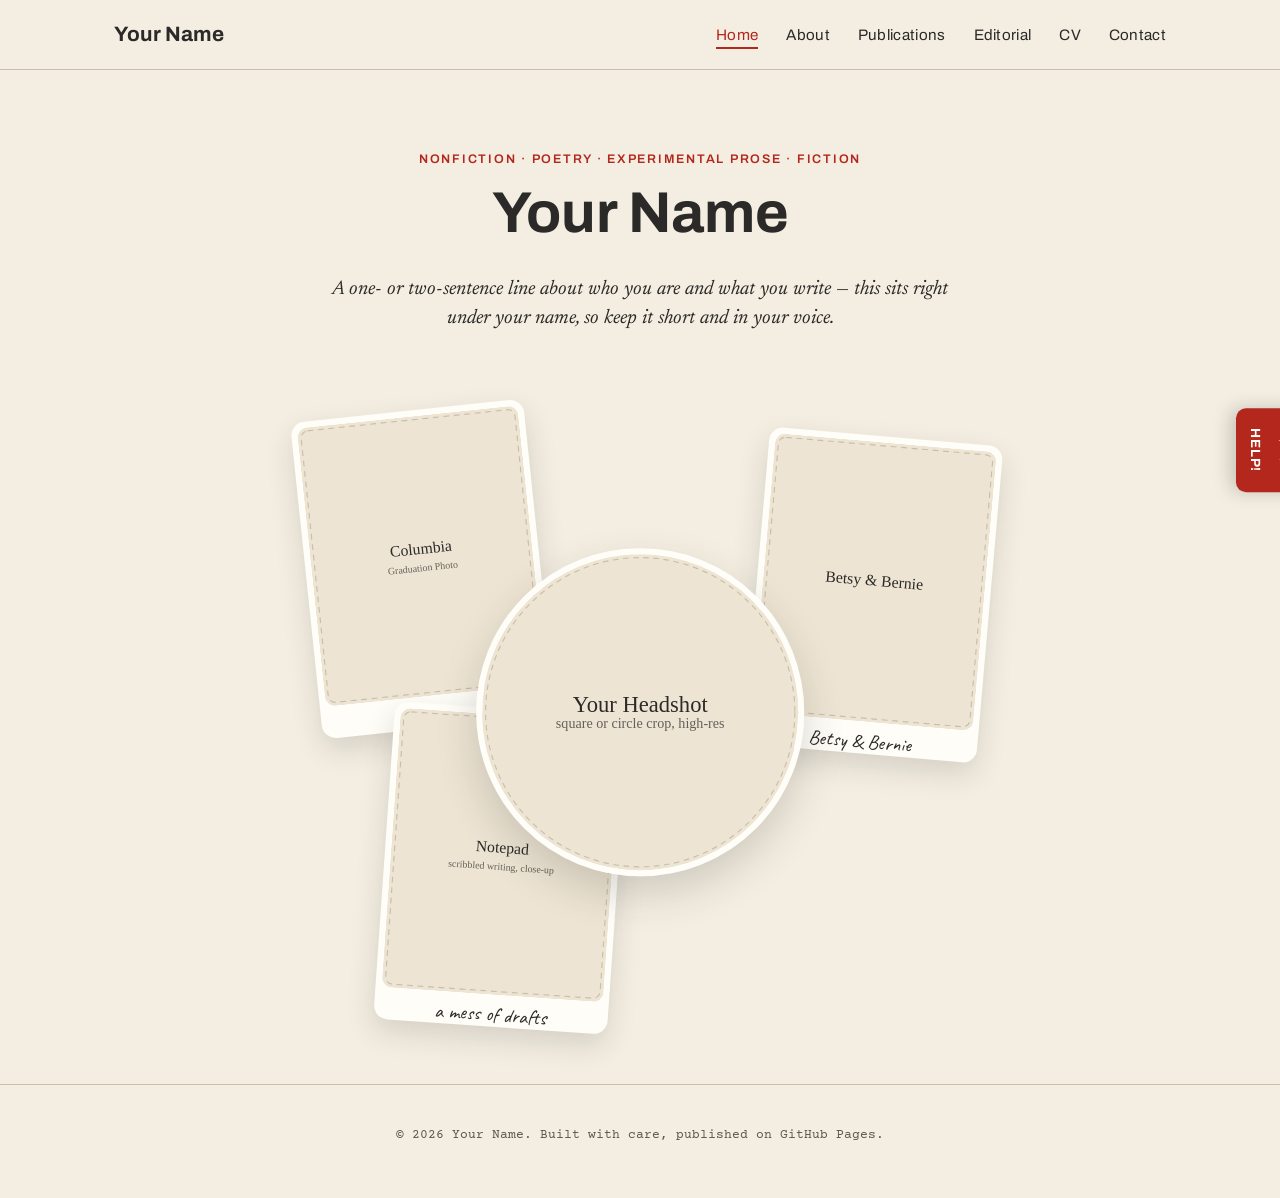
==== index.html @ c4c5f742 "Add files via upload" ====
<!DOCTYPE html>
<html lang="en">
<head>
<meta charset="UTF-8">
<meta name="viewport" content="width=device-width, initial-scale=1.0">
<title>Your Name — Writer</title>
<meta name="description" content="Nonfiction, poetry, experimental prose, and fiction.">

<!-- Google Fonts: change these to match whatever fonts you land on -->
<link rel="icon" type="image/svg+xml" href="images/favicon.svg">
<link rel="preconnect" href="https://fonts.googleapis.com">
<link rel="preconnect" href="https://fonts.gstatic.com" crossorigin>
<link href="https://fonts.googleapis.com/css2?family=Archivo:wght@400;500;600;700&family=Newsreader:ital,wght@1,400;1,500&family=Caveat:wght@500;600;700&family=Courier+Prime:wght@400;700&display=swap" rel="stylesheet">

<link rel="stylesheet" href="css/style.css">
</head>
<body>

<header class="site-header">
  <nav class="nav">
    <a href="index.html" class="nav__name">Your Name</a>
    <button class="nav__toggle" aria-label="Toggle menu" aria-expanded="false">&#9776;</button>
    <ul class="nav__links">
      <li><a href="index.html" aria-current="page">Home</a></li>
      <li><a href="about.html">About</a></li>
      <li><a href="publications.html">Publications</a></li>
      <li><a href="editorial.html">Editorial</a></li>
      <li><a href="cv.html">CV</a></li>
      <li><a href="contact.html">Contact</a></li>
    </ul>
  </nav>
</header>

<main>

  <section class="hero">
    <div class="container">
      <div class="hero__intro">
        <span class="eyebrow">Nonfiction · Poetry · Experimental Prose · Fiction</span>
        <h1>Your Name</h1>
        <p class="lede">A one- or two-sentence line about who you are and what you write — this
        sits right under your name, so keep it short and in your voice.</p>
      </div>

      <!-- PHOTO CLUSTER
           Center = headshot. The three items around it = grad photo,
           Betsy & Bernie, and the notepad writing photo. Replace each
           .svg src below with your real photo file (jpg/png) once ready —
           see INSTRUCTIONS.md "Swapping in your real photos." -->
      <figure class="photo-cluster">
        <div class="photo-cluster__center">
          <img src="images/home/headshot.svg" alt="Portrait of Your Name">
        </div>
        <!-- Each caption below is handwritten-style (Caveat font) — edit
             the text right in the HTML, no CSS changes needed. -->
        <figure class="photo-cluster__item pc-1">
          <div class="photo-frame">
            <img src="images/home/grad-photo.svg" alt="Graduating from Columbia">
          </div>
          <figcaption>grad day</figcaption>
        </figure>
        <figure class="photo-cluster__item pc-2">
          <div class="photo-frame">
            <img src="images/home/betsy-bernie.svg" alt="With Betsy and Bernie">
          </div>
          <figcaption>Betsy &amp; Bernie</figcaption>
        </figure>
        <figure class="photo-cluster__item pc-3">
          <div class="photo-frame">
            <img src="images/home/notepad.svg" alt="Handwritten notes on a notepad">
          </div>
          <figcaption>a mess of drafts</figcaption>
        </figure>
      </figure>
    </div>
  </section>

</main>

<footer class="site-footer">
  <div class="container">
    <p>&copy; <span id="year"></span> Your Name. Built with care, published on GitHub Pages.</p>
  </div>
</footer>

<!-- Sliding red help tab -->
<button class="help-tab" aria-label="Toggle help message">
  <span class="help-tab__label">HELP!</span>
  <span class="help-tab__message">Help! I'm stuck in the mind of a writer.</span>
</button>

<script src="js/script.js"></script>
<script>document.getElementById('year').textContent = new Date().getFullYear();</script>
</body>
</html>
---- css/style.css ----
/* =========================================================================
   SITE STYLE SHEET
   -------------------------------------------------------------------------
   Everything you'd want to customize lives in the ":root" block right below.
   Change a value there and it updates everywhere on the site automatically.
   See INSTRUCTIONS.md for a plain-language guide to editing this file.
   ========================================================================= */

:root {
  /* ---- COLORS ---------------------------------------------------------
     This is a placeholder "literary + red accent" palette.
     Swap these hex codes once you've picked colors from your vision board. */
  --color-bg: #F4EEE2;          /* main page background (warm cream) */
  --color-bg-alt: #EDE4D3;      /* secondary panels / cards */
  --color-ink: #2B2A28;         /* primary text */
  --color-ink-soft: #5B584F;    /* secondary / muted text */
  --color-accent: #B3271C;      /* the red — help tab, links, highlights */
  --color-accent-dark: #8C1E15; /* hover state for accent */
  --color-line: #C9BFA8;        /* borders, dividers, dashed placeholder frames */
  --color-white: #FFFDF8;

  /* ---- FONTS ------------------------------------------------------------
     Four-font system pulled from your vibe photo. Loaded from Google Fonts
     in each HTML file's <head>. Swap names here AND in every HTML file's
     <link> tag to change them — see INSTRUCTIONS.md.
       - display/body (Archivo):  name, nav, headers, and regular paragraph
         text — the clean structural sans that carries most of the site.
       - accent (Newsreader italic): one emphasized line per page (the help
         tab message, page intro lines) — the flowing italic touch.
       - hand (Caveat): handwritten scribbles — photo captions, small
         doodle-style labels.
       - mono (Courier Prime): "other information" — dates, footer, ticket/
         document-style text, form fields. */
  --font-display: 'Archivo', -apple-system, BlinkMacSystemFont, 'Segoe UI', sans-serif;
  --font-body: 'Archivo', -apple-system, BlinkMacSystemFont, 'Segoe UI', sans-serif;
  --font-accent: 'Newsreader', Georgia, serif;
  --font-hand: 'Caveat', cursive;
  --font-mono: 'Courier Prime', 'Courier New', monospace;

  /* ---- LAYOUT ---- */
  --max-width: 1100px;
  --radius: 14px;
}

* { box-sizing: border-box; }

html { scroll-behavior: smooth; }

body {
  margin: 0;
  background: var(--color-bg);
  color: var(--color-ink);
  font-family: var(--font-body);
  line-height: 1.6;
  -webkit-font-smoothing: antialiased;
}

img, svg { max-width: 100%; display: block; }

a { color: var(--color-accent); text-decoration: none; }
a:hover { color: var(--color-accent-dark); text-decoration: underline; }

h1, h2, h3 {
  font-family: var(--font-display);
  font-weight: 700;
  line-height: 1.15;
  margin: 0 0 0.5em;
}

h1 { font-size: clamp(2.2rem, 5vw, 3.6rem); }
h2 { font-size: clamp(1.6rem, 3.5vw, 2.4rem); }
h3 { font-size: 1.25rem; }

p { margin: 0 0 1em; }

.container {
  max-width: var(--max-width);
  margin: 0 auto;
  padding: 0 24px;
}

.section {
  padding: 72px 0;
}

.section--alt {
  background: var(--color-bg-alt);
}

.eyebrow {
  text-transform: uppercase;
  letter-spacing: 0.14em;
  font-size: 0.78rem;
  color: var(--color-accent);
  font-weight: 600;
  margin-bottom: 0.75em;
  display: block;
}

/* "Lede" — the one flowing italic-serif line under a page's H1, used
   sparingly (one per page) the way your vibe photo uses it: "Take a
   break.", "Peruse the mood," "Indisputably, it is time." */
.lede {
  font-family: var(--font-accent);
  font-style: italic;
  font-size: 1.25rem;
  color: var(--color-ink);
  line-height: 1.45;
}

/* ---- NAVIGATION --------------------------------------------------------- */

.site-header {
  position: sticky;
  top: 0;
  z-index: 40;
  background: rgba(244, 238, 226, 0.92);
  backdrop-filter: blur(6px);
  border-bottom: 1px solid var(--color-line);
}

.nav {
  max-width: var(--max-width);
  margin: 0 auto;
  padding: 18px 24px;
  display: flex;
  align-items: center;
  justify-content: space-between;
}

.nav__name {
  font-family: var(--font-display);
  font-size: 1.3rem;
  font-weight: 700;
  color: var(--color-ink);
}
.nav__name:hover { text-decoration: none; color: var(--color-accent); }

.nav__links {
  display: flex;
  gap: 28px;
  list-style: none;
  margin: 0;
  padding: 0;
}

.nav__links a {
  color: var(--color-ink);
  font-size: 0.95rem;
  letter-spacing: 0.02em;
  padding-bottom: 4px;
  border-bottom: 2px solid transparent;
}

.nav__links a:hover,
.nav__links a[aria-current="page"] {
  color: var(--color-accent);
  text-decoration: none;
  border-bottom-color: var(--color-accent);
}

.nav__toggle {
  display: none;
  background: none;
  border: none;
  font-size: 1.6rem;
  cursor: pointer;
  color: var(--color-ink);
}

@media (max-width: 720px) {
  .nav__toggle { display: block; }
  .nav__links {
    position: absolute;
    top: 100%;
    left: 0;
    right: 0;
    background: var(--color-bg);
    flex-direction: column;
    gap: 0;
    border-bottom: 1px solid var(--color-line);
    max-height: 0;
    overflow: hidden;
    transition: max-height 0.3s ease;
  }
  .nav__links.is-open { max-height: 320px; }
  .nav__links a {
    padding: 14px 24px;
    border-bottom: 1px solid var(--color-line);
    display: block;
  }
}

/* ---- FOOTER --------------------------------------------------------- */

.site-footer {
  padding: 40px 0;
  text-align: center;
  color: var(--color-ink-soft);
  font-family: var(--font-mono);
  font-size: 0.8rem;
  border-top: 1px solid var(--color-line);
}

.site-footer a { color: var(--color-ink-soft); }

/* ---- BUTTONS / LINKS -------------------------------------------------- */

.btn {
  display: inline-block;
  padding: 12px 26px;
  border-radius: 999px;
  background: var(--color-accent);
  color: var(--color-white);
  font-weight: 600;
  font-size: 0.95rem;
  letter-spacing: 0.02em;
  border: 1px solid var(--color-accent);
  cursor: pointer;
}
.btn:hover { background: var(--color-accent-dark); border-color: var(--color-accent-dark); text-decoration: none; color: var(--color-white); }

.btn--outline {
  background: transparent;
  color: var(--color-ink);
  border-color: var(--color-ink);
}
.btn--outline:hover { background: var(--color-ink); color: var(--color-white); }

.link-row {
  display: flex;
  flex-wrap: wrap;
  gap: 12px;
  margin-top: 1.5em;
}

/* =========================================================================
   HOME PAGE
   ========================================================================= */

.hero {
  padding: 80px 0 40px;
  text-align: center;
}

.hero__intro {
  max-width: 640px;
  margin: 0 auto 48px;
}

.photo-cluster {
  position: relative;
  max-width: 780px;
  margin: 0 auto;
  aspect-ratio: 1 / 0.85;
}

.photo-cluster__center {
  position: absolute;
  left: 50%;
  top: 50%;
  transform: translate(-50%, -50%);
  width: 42%;
  border-radius: 50%;
  overflow: hidden;
  border: 6px solid var(--color-white);
  box-shadow: 0 18px 40px rgba(43, 42, 40, 0.18);
  z-index: 5;
}

.photo-cluster__item {
  position: absolute;
  width: 30%;
  background: var(--color-white);
  border-radius: var(--radius);
  padding: 6px 6px 32px;
  box-shadow: 0 12px 28px rgba(43, 42, 40, 0.15);
  transition: transform 0.25s ease;
}
.photo-cluster__item:hover { transform: translateY(-6px) scale(1.03); z-index: 6; }

.photo-frame { border-radius: calc(var(--radius) - 5px); overflow: hidden; }
.photo-frame img { display: block; width: 100%; }

/* Handwritten Polaroid-style caption sitting in the white "mount" below
   each photo — swap the text in the HTML, not here. */
.photo-cluster__item figcaption {
  display: block;
  position: absolute;
  left: 0;
  right: 0;
  bottom: 2px;
  text-align: center;
  font-family: var(--font-hand);
  font-size: 1.25rem;
  color: var(--color-ink);
  line-height: 1;
}

.photo-cluster__center figcaption { display: none; }

.pc-1 { top: 2%;  left: 2%;  transform: rotate(-6deg); }
.pc-2 { top: 6%;  right: 0%; transform: rotate(5deg); }
.pc-3 { bottom: 0%; left: 12%; transform: rotate(4deg); }

@media (max-width: 720px) {
  .photo-cluster { aspect-ratio: auto; display: grid; grid-template-columns: 1fr 1fr; gap: 16px; }
  .photo-cluster__center { position: static; width: 60%; margin: 0 auto 16px; grid-column: 1 / -1; transform: none; }
  .photo-cluster__item { position: relative; width: 100%; transform: none !important; }
}

/* ---- Help tab ---- */

.help-tab {
  position: fixed;
  right: 0;
  top: 50%;
  transform: translateY(-50%) translateX(calc(100% - 44px));
  z-index: 50;
  display: flex;
  align-items: center;
  background: var(--color-accent);
  color: var(--color-white);
  border-radius: 10px 0 0 10px;
  box-shadow: -6px 0 18px rgba(0,0,0,0.18);
  cursor: pointer;
  transition: transform 0.35s cubic-bezier(0.22, 1, 0.36, 1);
  border: none;
  padding: 0;
  font-family: var(--font-body);
  max-width: 320px;
}

.help-tab.is-open {
  transform: translateY(-50%) translateX(0);
}

.help-tab__label {
  writing-mode: vertical-rl;
  text-orientation: mixed;
  padding: 18px 12px;
  font-weight: 700;
  letter-spacing: 0.06em;
  flex-shrink: 0;
}

.help-tab__message {
  padding: 18px 20px 18px 4px;
  font-family: var(--font-accent);
  font-style: italic;
  font-size: 1.1rem;
  text-align: left;
  line-height: 1.35;
}

@media (max-width: 720px) {
  .help-tab { max-width: 260px; }
  .help-tab__message { font-size: 0.85rem; padding: 14px 16px 14px 4px; }
}

/* =========================================================================
   ABOUT PAGE
   ========================================================================= */

.about-grid {
  display: grid;
  grid-template-columns: 1fr 1fr;
  gap: 48px;
  align-items: center;
}

@media (max-width: 820px) {
  .about-grid { grid-template-columns: 1fr; }
}

.ticket {
  position: relative;
  background: var(--color-white);
  border-radius: var(--radius);
  box-shadow: 0 14px 32px rgba(43,42,40,0.14);
  transform: rotate(-2deg);
}

.video-embed {
  position: relative;
  width: 100%;
  aspect-ratio: 16 / 9;
  border-radius: var(--radius);
  overflow: hidden;
  background: var(--color-ink);
}
.video-embed iframe {
  width: 100%;
  height: 100%;
  border: 0;
  display: block;
}

.socials {
  display: flex;
  flex-wrap: wrap;
  gap: 14px;
  margin-top: 1.5em;
}

.socials a {
  border: 1px solid var(--color-line);
  padding: 8px 18px;
  border-radius: 999px;
  color: var(--color-ink);
  font-size: 0.9rem;
}
.socials a:hover { border-color: var(--color-accent); color: var(--color-accent); text-decoration: none; }

/* =========================================================================
   PUBLICATIONS PAGE
   ========================================================================= */

.pub-orbit {
  position: relative;
  max-width: 620px;
  aspect-ratio: 1;
  margin: 0 auto;
  border-radius: 50%;
  border: 1px dashed var(--color-line);
}

.pub-orbit__center {
  position: absolute;
  left: 50%;
  top: 50%;
  transform: translate(-50%, -50%) rotate(-3deg);
  text-align: center;
  max-width: 200px;
  font-family: var(--font-hand);
  font-size: 1.6rem;
  color: var(--color-accent);
}

.pub-logo {
  position: absolute;
  width: 96px;
  height: 96px;
  border-radius: 50%;
  overflow: hidden;
  background: var(--color-white);
  box-shadow: 0 10px 24px rgba(43,42,40,0.16);
  border: 3px solid var(--color-white);
  transition: transform 0.25s ease, box-shadow 0.25s ease;
}
.pub-logo:hover { transform: scale(1.08); box-shadow: 0 14px 30px rgba(43,42,40,0.24); }
.pub-logo img { width: 100%; height: 100%; object-fit: cover; }

@media (max-width: 720px) {
  .pub-orbit { display: none; }
}

.pub-grid {
  display: none;
  grid-template-columns: repeat(auto-fit, minmax(150px, 1fr));
  gap: 24px;
}

@media (max-width: 720px) {
  .pub-grid { display: grid; }
}

.pub-card {
  text-align: center;
  padding: 20px;
  background: var(--color-white);
  border-radius: var(--radius);
  border: 1px solid var(--color-line);
}
.pub-card img { width: 72px; height: 72px; margin: 0 auto 12px; border-radius: 50%; }
.pub-card:hover { text-decoration: none; border-color: var(--color-accent); }
.pub-card span { display: block; color: var(--color-ink); font-weight: 600; font-size: 0.9rem; }

/* also show a simple list version under the orbit on desktop, for accessibility */
.pub-list {
  margin-top: 56px;
  display: grid;
  grid-template-columns: repeat(auto-fit, minmax(220px, 1fr));
  gap: 18px;
}
.pub-list a {
  display: flex;
  align-items: center;
  gap: 14px;
  padding: 14px 16px;
  background: var(--color-white);
  border: 1px solid var(--color-line);
  border-radius: var(--radius);
  color: var(--color-ink);
}
.pub-list a:hover { border-color: var(--color-accent); text-decoration: none; }
.pub-list img { width: 40px; height: 40px; border-radius: 50%; flex-shrink: 0; }

/* =========================================================================
   EDITORIAL PAGE
   ========================================================================= */

.editorial-hero {
  border-radius: var(--radius);
  overflow: hidden;
  margin-bottom: 48px;
}

.editorial-list {
  display: grid;
  gap: 20px;
}

.editorial-item {
  padding: 24px;
  background: var(--color-white);
  border: 1px solid var(--color-line);
  border-radius: var(--radius);
}

.editorial-item h3 { margin-bottom: 0.3em; }
.editorial-item .eyebrow { margin-bottom: 0.4em; }

/* =========================================================================
   CV PAGE
   ========================================================================= */

.cv-section { margin-bottom: 40px; }
.cv-section h2 { border-bottom: 2px solid var(--color-accent); padding-bottom: 8px; margin-bottom: 20px; }

.cv-item {
  display: flex;
  justify-content: space-between;
  gap: 16px;
  padding: 14px 0;
  border-bottom: 1px solid var(--color-line);
}
.cv-item:last-child { border-bottom: none; }
.cv-item__year { color: var(--color-ink-soft); font-family: var(--font-mono); font-size: 0.85rem; white-space: nowrap; }

/* =========================================================================
   CONTACT PAGE
   ========================================================================= */

.contact-grid {
  display: grid;
  grid-template-columns: 1fr 1fr;
  gap: 48px;
  align-items: center;
}
@media (max-width: 820px) { .contact-grid { grid-template-columns: 1fr; } }

.photobooth {
  max-width: 320px;
  margin: 0 auto;
  border: 10px solid var(--color-white);
  border-bottom-width: 30px;
  box-shadow: 0 16px 36px rgba(43,42,40,0.2);
  transform: rotate(2deg);
}

.contact-form {
  display: grid;
  gap: 14px;
  margin-top: 1.5em;
}
.contact-form input,
.contact-form textarea {
  font-family: var(--font-mono);
  font-size: 0.95rem;
  padding: 12px 14px;
  border-radius: 8px;
  border: 1px solid var(--color-line);
  background: var(--color-white);
  color: var(--color-ink);
}
.contact-form textarea { min-height: 120px; resize: vertical; }
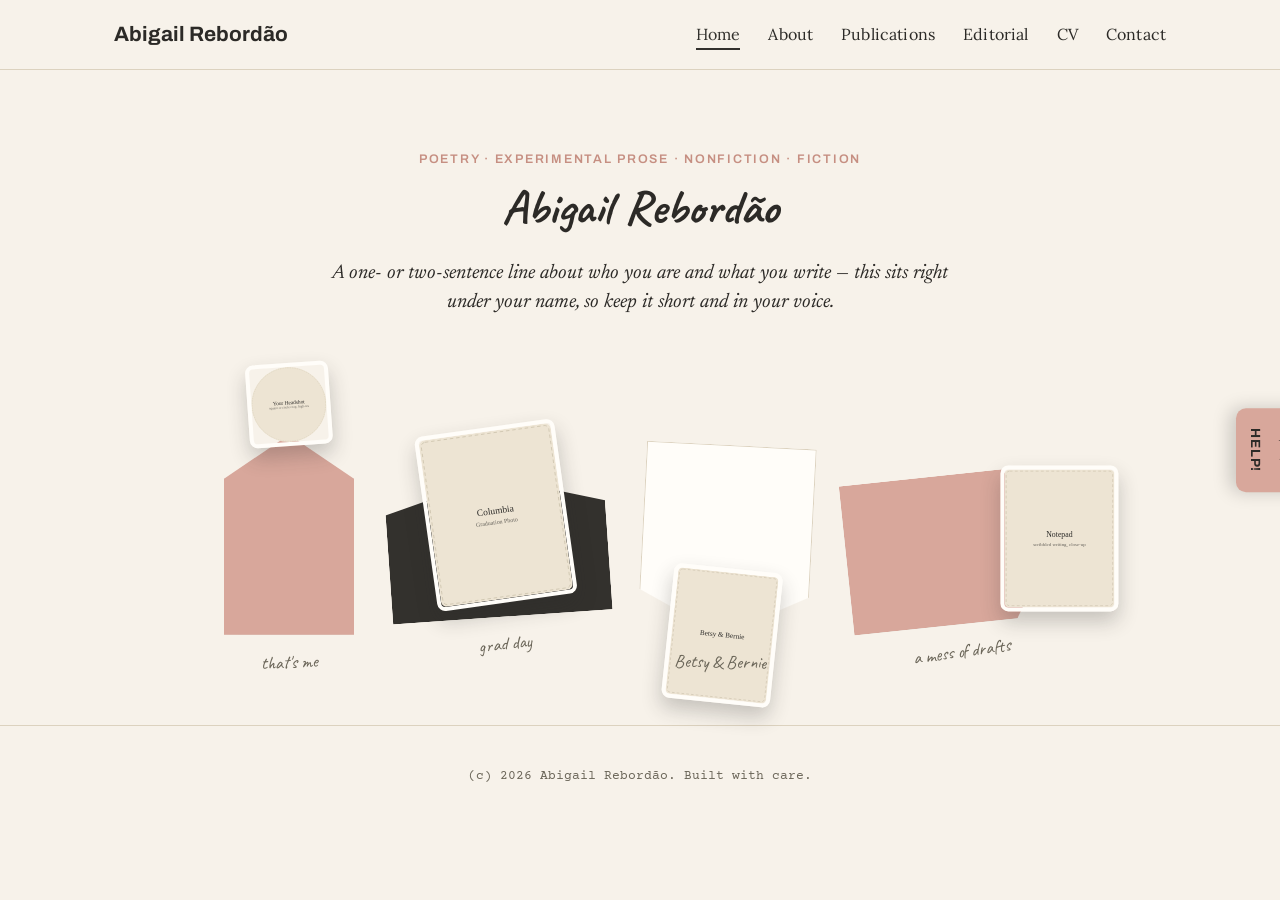
==== commit f68dcd33: "Add files via upload" ====
--- a/index.html
+++ b/index.html
@@ -3,14 +3,14 @@
 <head>
 <meta charset="UTF-8">
 <meta name="viewport" content="width=device-width, initial-scale=1.0">
-<title>Your Name — Writer</title>
-<meta name="description" content="Nonfiction, poetry, experimental prose, and fiction.">
+<title>Abigail Rebordão — Writer</title>
+<meta name="description" content="Poetry, experimental prose, nonfiction, and fiction.">
 
 <!-- Google Fonts: change these to match whatever fonts you land on -->
 <link rel="icon" type="image/svg+xml" href="images/favicon.svg">
 <link rel="preconnect" href="https://fonts.googleapis.com">
 <link rel="preconnect" href="https://fonts.gstatic.com" crossorigin>
-<link href="https://fonts.googleapis.com/css2?family=Archivo:wght@400;500;600;700&family=Newsreader:ital,wght@1,400;1,500&family=Caveat:wght@500;600;700&family=Courier+Prime:wght@400;700&display=swap" rel="stylesheet">
+<link href="https://fonts.googleapis.com/css2?family=Archivo:wght@400;500;600;700&family=Newsreader:ital,wght@1,400;1,500&family=Caveat:wght@500;600;700&family=Courier+Prime:wght@400;700&family=Lora:wght@500;600&display=swap" rel="stylesheet">
 
 <link rel="stylesheet" href="css/style.css">
 </head>
@@ -18,7 +18,7 @@
 
 <header class="site-header">
   <nav class="nav">
-    <a href="index.html" class="nav__name">Your Name</a>
+    <a href="index.html" class="nav__name">Abigail Rebordão</a>
     <button class="nav__toggle" aria-label="Toggle menu" aria-expanded="false">&#9776;</button>
     <ul class="nav__links">
       <li><a href="index.html" aria-current="page">Home</a></li>
@@ -36,42 +36,48 @@
   <section class="hero">
     <div class="container">
       <div class="hero__intro">
-        <span class="eyebrow">Nonfiction · Poetry · Experimental Prose · Fiction</span>
-        <h1>Your Name</h1>
+        <span class="eyebrow">Poetry · Experimental Prose · Nonfiction · Fiction</span>
+        <h1>Abigail Rebordão</h1>
         <p class="lede">A one- or two-sentence line about who you are and what you write — this
         sits right under your name, so keep it short and in your voice.</p>
       </div>
 
-      <!-- PHOTO CLUSTER
-           Center = headshot. The three items around it = grad photo,
-           Betsy & Bernie, and the notepad writing photo. Replace each
-           .svg src below with your real photo file (jpg/png) once ready —
-           see INSTRUCTIONS.md "Swapping in your real photos." -->
-      <figure class="photo-cluster">
-        <div class="photo-cluster__center">
-          <img src="images/home/headshot.svg" alt="Portrait of Your Name">
+      <!-- ENVELOPE PHOTO LINEUP
+           Four envelopes — vertical, horizontal, upside-down, and opening
+           to the side — each with a photo peeking out. Replace each .svg
+           src below with your real photo file (jpg/png) once ready — see
+           INSTRUCTIONS.md "Swapping in your real photos." Edit the
+           <figcaption>-style text in .envelope__caption to relabel. -->
+      <div class="envelope-row">
+        <div class="envelope-wrap ew-1">
+          <div class="envelope envelope--rose envelope--top"></div>
+          <div class="envelope__photo ep-top">
+            <img src="images/home/headshot.svg" alt="Portrait of Abigail Rebordão">
+          </div>
+          <span class="envelope__caption">that's me</span>
         </div>
-        <!-- Each caption below is handwritten-style (Caveat font) — edit
-             the text right in the HTML, no CSS changes needed. -->
-        <figure class="photo-cluster__item pc-1">
-          <div class="photo-frame">
+        <div class="envelope-wrap ew-2">
+          <div class="envelope envelope--charcoal envelope--top"></div>
+          <div class="envelope__photo ep-top">
             <img src="images/home/grad-photo.svg" alt="Graduating from Columbia">
           </div>
-          <figcaption>grad day</figcaption>
-        </figure>
-        <figure class="photo-cluster__item pc-2">
-          <div class="photo-frame">
+          <span class="envelope__caption">grad day</span>
+        </div>
+        <div class="envelope-wrap ew-3">
+          <div class="envelope envelope--cream envelope--bottom"></div>
+          <div class="envelope__photo ep-bottom">
             <img src="images/home/betsy-bernie.svg" alt="With Betsy and Bernie">
           </div>
-          <figcaption>Betsy &amp; Bernie</figcaption>
-        </figure>
-        <figure class="photo-cluster__item pc-3">
-          <div class="photo-frame">
+          <span class="envelope__caption">Betsy &amp; Bernie</span>
+        </div>
+        <div class="envelope-wrap ew-4">
+          <div class="envelope envelope--rose envelope--right"></div>
+          <div class="envelope__photo ep-right">
             <img src="images/home/notepad.svg" alt="Handwritten notes on a notepad">
           </div>
-          <figcaption>a mess of drafts</figcaption>
-        </figure>
-      </figure>
+          <span class="envelope__caption">a mess of drafts</span>
+        </div>
+      </div>
     </div>
   </section>
 
@@ -79,7 +85,7 @@
 
 <footer class="site-footer">
   <div class="container">
-    <p>&copy; <span id="year"></span> Your Name. Built with care, published on GitHub Pages.</p>
+    <p>(c) 2026 Abigail Rebordão. Built with care.</p>
   </div>
 </footer>
 
@@ -90,6 +96,5 @@
 </button>
 
 <script src="js/script.js"></script>
-<script>document.getElementById('year').textContent = new Date().getFullYear();</script>
 </body>
 </html>
--- a/css/style.css
+++ b/css/style.css
@@ -8,31 +8,45 @@
 
 :root {
   /* ---- COLORS ---------------------------------------------------------
-     This is a placeholder "literary + red accent" palette.
-     Swap these hex codes once you've picked colors from your vision board. */
-  --color-bg: #F4EEE2;          /* main page background (warm cream) */
-  --color-bg-alt: #EDE4D3;      /* secondary panels / cards */
-  --color-ink: #2B2A28;         /* primary text */
-  --color-ink-soft: #5B584F;    /* secondary / muted text */
-  --color-accent: #B3271C;      /* the red — help tab, links, highlights */
-  --color-accent-dark: #8C1E15; /* hover state for accent */
-  --color-line: #C9BFA8;        /* borders, dividers, dashed placeholder frames */
-  --color-white: #FFFDF8;
+     Charcoal + light rose + clean cream, pulled from your color palette
+     photo. Charcoal carries the "functional" elements (buttons, links,
+     nav state); rose carries the "soft/decorative" ones (eyebrows, help
+     tab, dividers) — the two interchange across the site the way you
+     asked. Swap any hex below to retune either color everywhere at once. */
+  --color-bg: #F7F2EA;          /* main page background — clean, chic cream */
+  --color-bg-alt: #EFE7D8;      /* secondary panels / cards */
+  --color-ink: #2C2A27;         /* primary text */
+  --color-ink-soft: #6B6659;    /* secondary / muted text (footer, captions) */
+  --color-charcoal: #33312D;    /* charcoal accent — buttons, links, nav */
+  --color-charcoal-dark: #201F1C; /* hover state for charcoal */
+  --color-rose: #D8A79B;        /* light rose accent — eyebrows, help tab, dividers */
+  --color-rose-dark: #C68F82;   /* hover/deeper state for rose */
+  --color-accent: var(--color-charcoal);       /* default "functional" accent */
+  --color-accent-dark: var(--color-charcoal-dark);
+  --color-line: #DCD2BF;        /* borders, dividers, dashed placeholder frames */
+  --color-white: #FFFDF9;
 
   /* ---- FONTS ------------------------------------------------------------
-     Four-font system pulled from your vibe photo. Loaded from Google Fonts
-     in each HTML file's <head>. Swap names here AND in every HTML file's
-     <link> tag to change them — see INSTRUCTIONS.md.
-       - display/body (Archivo):  name, nav, headers, and regular paragraph
-         text — the clean structural sans that carries most of the site.
+     Loaded from Google Fonts in each HTML file's <head>. Swap names here
+     AND in every HTML file's <link> tag to change them — see
+     INSTRUCTIONS.md.
+       - display/body (Archivo): nav name, section subheads, and regular
+         paragraph text — the clean structural sans that carries most of
+         the site.
+       - nav (Lora): the Home/About/Publications/... links in the top nav.
+       - title (Caveat): every page's big H1 title — handwritten/scribble,
+         kept fairly bold and a bit smaller than a typical H1.
        - accent (Newsreader italic): one emphasized line per page (the help
          tab message, page intro lines) — the flowing italic touch.
        - hand (Caveat): handwritten scribbles — photo captions, small
-         doodle-style labels.
-       - mono (Courier Prime): "other information" — dates, footer, ticket/
-         document-style text, form fields. */
+         doodle-style labels. Same family as --font-title, used at smaller
+         sizes.
+       - mono (Courier Prime): footer, CV dates, telegram/document-style
+         text. */
   --font-display: 'Archivo', -apple-system, BlinkMacSystemFont, 'Segoe UI', sans-serif;
   --font-body: 'Archivo', -apple-system, BlinkMacSystemFont, 'Segoe UI', sans-serif;
+  --font-nav: 'Lora', Georgia, serif;
+  --font-title: 'Caveat', cursive;
   --font-accent: 'Newsreader', Georgia, serif;
   --font-hand: 'Caveat', cursive;
   --font-mono: 'Courier Prime', 'Courier New', monospace;
@@ -61,13 +75,21 @@
 a:hover { color: var(--color-accent-dark); text-decoration: underline; }
 
 h1, h2, h3 {
-  font-family: var(--font-display);
   font-weight: 700;
   line-height: 1.15;
   margin: 0 0 0.5em;
 }
 
-h1 { font-size: clamp(2.2rem, 5vw, 3.6rem); }
+h2, h3 { font-family: var(--font-display); }
+
+/* Page titles — handwritten/scribble, bold, and intentionally smaller
+   than a typical H1 so it reads as a personal signature rather than a
+   corporate headline. */
+h1 {
+  font-family: var(--font-title);
+  font-weight: 700;
+  font-size: clamp(2rem, 5vw, 3rem);
+}
 h2 { font-size: clamp(1.6rem, 3.5vw, 2.4rem); }
 h3 { font-size: 1.25rem; }
 
@@ -91,7 +113,7 @@
   text-transform: uppercase;
   letter-spacing: 0.14em;
   font-size: 0.78rem;
-  color: var(--color-accent);
+  color: var(--color-rose-dark);
   font-weight: 600;
   margin-bottom: 0.75em;
   display: block;
@@ -114,7 +136,7 @@
   position: sticky;
   top: 0;
   z-index: 40;
-  background: rgba(244, 238, 226, 0.92);
+  background: rgba(247, 242, 234, 0.92);
   backdrop-filter: blur(6px);
   border-bottom: 1px solid var(--color-line);
 }
@@ -145,9 +167,10 @@
 }
 
 .nav__links a {
-  color: var(--color-ink);
-  font-size: 0.95rem;
-  letter-spacing: 0.02em;
+  font-family: var(--font-nav);
+  color: var(--color-ink);
+  font-size: 1rem;
+  letter-spacing: 0.01em;
   padding-bottom: 4px;
   border-bottom: 2px solid transparent;
 }
@@ -248,65 +271,85 @@
   margin: 0 auto 48px;
 }
 
-.photo-cluster {
+/* ---- Envelope photo lineup ---------------------------------------------
+   A row of envelopes — some tall/vertical, some wide/horizontal, one
+   upside-down, one opening to the side — each with a photo peeking out
+   the flap. Colors alternate rose / charcoal / cream per envelope. */
+
+.envelope-row {
+  display: flex;
+  align-items: flex-end;
+  justify-content: center;
+  flex-wrap: wrap;
+  gap: 34px;
+  max-width: 900px;
+  margin: 20px auto 0;
+  padding: 70px 0 50px; /* room for photos peeking above + captions below */
+}
+
+.envelope-wrap {
   position: relative;
-  max-width: 780px;
-  margin: 0 auto;
-  aspect-ratio: 1 / 0.85;
-}
-
-.photo-cluster__center {
+  transition: transform 0.25s ease;
+}
+.envelope-wrap:hover { transform: translateY(-6px); }
+
+.envelope {
+  position: absolute;
+  inset: 0;
+  box-shadow: 0 14px 30px rgba(43, 42, 40, 0.16);
+}
+
+.envelope--rose     { background: var(--color-rose); }
+.envelope--charcoal { background: var(--color-charcoal); }
+.envelope--cream    { background: var(--color-white); border: 1px solid var(--color-line); }
+
+/* Flap opens upward */
+.envelope--top { clip-path: polygon(0% 22%, 50% 0%, 100% 22%, 100% 100%, 0% 100%); }
+/* Flap opens downward (upside-down) */
+.envelope--bottom { clip-path: polygon(0% 0%, 100% 0%, 100% 78%, 50% 100%, 0% 78%); }
+/* Flap opens to the right (on its side) */
+.envelope--right { clip-path: polygon(0% 0%, 78% 0%, 100% 50%, 78% 100%, 0% 100%); }
+
+.envelope__photo {
+  position: absolute;
+  overflow: hidden;
+  border-radius: 8px;
+  border: 4px solid var(--color-white);
+  box-shadow: 0 10px 20px rgba(43, 42, 40, 0.24);
+  z-index: 2;
+}
+.envelope__photo img { display: block; width: 100%; }
+
+.ep-top    { left: 50%; top: -36%; width: 64%; transform: translateX(-50%) rotate(-4deg); }
+.ep-bottom { left: 50%; bottom: -36%; width: 64%; transform: translateX(-50%) rotate(3deg); }
+.ep-right  { top: 50%; right: -30%; width: 56%; transform: translateY(-50%) rotate(6deg); }
+
+.envelope__caption {
+  display: block;
   position: absolute;
   left: 50%;
-  top: 50%;
-  transform: translate(-50%, -50%);
-  width: 42%;
-  border-radius: 50%;
-  overflow: hidden;
-  border: 6px solid var(--color-white);
-  box-shadow: 0 18px 40px rgba(43, 42, 40, 0.18);
-  z-index: 5;
-}
-
-.photo-cluster__item {
-  position: absolute;
-  width: 30%;
-  background: var(--color-white);
-  border-radius: var(--radius);
-  padding: 6px 6px 32px;
-  box-shadow: 0 12px 28px rgba(43, 42, 40, 0.15);
-  transition: transform 0.25s ease;
-}
-.photo-cluster__item:hover { transform: translateY(-6px) scale(1.03); z-index: 6; }
-
-.photo-frame { border-radius: calc(var(--radius) - 5px); overflow: hidden; }
-.photo-frame img { display: block; width: 100%; }
-
-/* Handwritten Polaroid-style caption sitting in the white "mount" below
-   each photo — swap the text in the HTML, not here. */
-.photo-cluster__item figcaption {
-  display: block;
-  position: absolute;
-  left: 0;
-  right: 0;
-  bottom: 2px;
+  bottom: -38px;
+  transform: translateX(-50%) rotate(-2deg);
+  width: max-content;
+  max-width: 140px;
   text-align: center;
+  line-height: 1.15;
   font-family: var(--font-hand);
-  font-size: 1.25rem;
-  color: var(--color-ink);
-  line-height: 1;
-}
-
-.photo-cluster__center figcaption { display: none; }
-
-.pc-1 { top: 2%;  left: 2%;  transform: rotate(-6deg); }
-.pc-2 { top: 6%;  right: 0%; transform: rotate(5deg); }
-.pc-3 { bottom: 0%; left: 12%; transform: rotate(4deg); }
+  font-size: 1.15rem;
+  color: var(--color-ink-soft);
+  z-index: 3;
+}
+
+/* Sizes + individual tilt per envelope */
+.ew-1 { width: 130px; height: 200px; }                        /* vertical, top flap */
+.ew-2 { width: 220px; height: 140px; transform: rotate(-4deg); margin-bottom: 18px; } /* horizontal, top flap */
+.ew-3 { width: 170px; height: 190px; transform: rotate(3deg); }  /* upside-down */
+.ew-4 { width: 210px; height: 150px; transform: rotate(-6deg); margin-bottom: 10px; } /* opens to the side */
 
 @media (max-width: 720px) {
-  .photo-cluster { aspect-ratio: auto; display: grid; grid-template-columns: 1fr 1fr; gap: 16px; }
-  .photo-cluster__center { position: static; width: 60%; margin: 0 auto 16px; grid-column: 1 / -1; transform: none; }
-  .photo-cluster__item { position: relative; width: 100%; transform: none !important; }
+  .envelope-row { gap: 50px 28px; padding-top: 50px; }
+  .ew-1, .ew-2, .ew-3, .ew-4 { transform: none; margin-bottom: 0; }
+  .envelope-wrap:hover { transform: none; }
 }
 
 /* ---- Help tab ---- */
@@ -319,8 +362,8 @@
   z-index: 50;
   display: flex;
   align-items: center;
-  background: var(--color-accent);
-  color: var(--color-white);
+  background: var(--color-rose);
+  color: var(--color-ink);
   border-radius: 10px 0 0 10px;
   box-shadow: -6px 0 18px rgba(0,0,0,0.18);
   cursor: pointer;
@@ -362,23 +405,78 @@
    ABOUT PAGE
    ========================================================================= */
 
-.about-grid {
-  display: grid;
-  grid-template-columns: 1fr 1fr;
-  gap: 48px;
-  align-items: center;
-}
-
-@media (max-width: 820px) {
-  .about-grid { grid-template-columns: 1fr; }
-}
-
-.ticket {
-  position: relative;
+/* Telegram — replaces the old ticket graphic. Typewriter/document styling
+   (Courier Prime) on a cream card, per your telegram reference photo. */
+.telegram {
   background: var(--color-white);
-  border-radius: var(--radius);
-  box-shadow: 0 14px 32px rgba(43,42,40,0.14);
-  transform: rotate(-2deg);
+  border: 2px solid var(--color-charcoal);
+  border-radius: 4px;
+  max-width: 520px;
+  padding: 26px 30px 30px;
+  box-shadow: 0 14px 32px rgba(43, 42, 40, 0.16);
+  transform: rotate(-1deg);
+}
+
+.telegram__header {
+  display: flex;
+  justify-content: space-between;
+  align-items: baseline;
+  gap: 12px;
+  border-bottom: 3px double var(--color-charcoal);
+  padding-bottom: 10px;
+  margin-bottom: 18px;
+}
+
+.telegram__title {
+  font-family: var(--font-display);
+  font-weight: 700;
+  font-size: 1.5rem;
+  letter-spacing: 0.08em;
+  text-transform: uppercase;
+  color: var(--color-charcoal);
+}
+
+.telegram__tag {
+  font-family: var(--font-mono);
+  font-size: 0.68rem;
+  letter-spacing: 0.06em;
+  text-transform: uppercase;
+  color: var(--color-rose-dark);
+  white-space: nowrap;
+}
+
+.telegram__field {
+  display: flex;
+  gap: 10px;
+  font-family: var(--font-mono);
+  font-size: 0.85rem;
+  padding: 8px 0;
+  border-bottom: 1px dashed var(--color-line);
+}
+
+.telegram__label {
+  font-weight: 700;
+  color: var(--color-charcoal);
+  text-transform: uppercase;
+  white-space: nowrap;
+}
+
+.telegram__value { color: var(--color-ink); text-transform: uppercase; }
+
+.telegram__message {
+  margin: 16px 0 0;
+  padding-top: 14px;
+  border-top: 1px dashed var(--color-line);
+  font-family: var(--font-mono);
+  font-size: 0.85rem;
+  line-height: 1.75;
+  text-transform: uppercase;
+  color: var(--color-ink);
+}
+
+@media (max-width: 480px) {
+  .telegram { padding: 20px 20px 24px; }
+  .telegram__header { flex-direction: column; align-items: flex-start; gap: 4px; }
 }
 
 .video-embed {
@@ -410,19 +508,44 @@
   color: var(--color-ink);
   font-size: 0.9rem;
 }
-.socials a:hover { border-color: var(--color-accent); color: var(--color-accent); text-decoration: none; }
+.socials a:hover { border-color: var(--color-rose-dark); color: var(--color-rose-dark); text-decoration: none; }
 
 /* =========================================================================
    PUBLICATIONS PAGE
    ========================================================================= */
 
+/* Film-reel disc: a solid cream disc (.pub-orbit) with a rotating
+   sprocket-tab ring (.pub-orbit__reel) behind it. Logos sit on top and
+   stay still/upright/clickable — only the ring spins. */
 .pub-orbit {
   position: relative;
   max-width: 620px;
   aspect-ratio: 1;
   margin: 0 auto;
   border-radius: 50%;
-  border: 1px dashed var(--color-line);
+  background: var(--color-white);
+  border: 6px solid var(--color-bg-alt);
+  box-shadow: 0 20px 44px rgba(43, 42, 40, 0.16);
+}
+
+.pub-orbit__reel {
+  position: absolute;
+  inset: 10px;
+  border-radius: 50%;
+  background: repeating-conic-gradient(
+    var(--color-rose) 0deg 5deg,
+    transparent 5deg 24deg,
+    var(--color-charcoal) 24deg 29deg,
+    transparent 29deg 48deg
+  );
+  -webkit-mask: radial-gradient(circle, transparent 62%, #000 63%, #000 72%, transparent 73%);
+          mask: radial-gradient(circle, transparent 62%, #000 63%, #000 72%, transparent 73%);
+  animation: pub-reel-spin 50s linear infinite;
+}
+
+@keyframes pub-reel-spin {
+  from { transform: rotate(0deg); }
+  to { transform: rotate(360deg); }
 }
 
 .pub-orbit__center {
@@ -434,14 +557,14 @@
   max-width: 200px;
   font-family: var(--font-hand);
   font-size: 1.6rem;
-  color: var(--color-accent);
+  color: var(--color-rose-dark);
 }
 
 .pub-logo {
   position: absolute;
-  width: 96px;
-  height: 96px;
-  border-radius: 50%;
+  width: 92px;
+  height: 92px;
+  border-radius: 14px;
   overflow: hidden;
   background: var(--color-white);
   box-shadow: 0 10px 24px rgba(43,42,40,0.16);
@@ -472,8 +595,8 @@
   border-radius: var(--radius);
   border: 1px solid var(--color-line);
 }
-.pub-card img { width: 72px; height: 72px; margin: 0 auto 12px; border-radius: 50%; }
-.pub-card:hover { text-decoration: none; border-color: var(--color-accent); }
+.pub-card img { width: 72px; height: 72px; margin: 0 auto 12px; border-radius: 10px; }
+.pub-card:hover { text-decoration: none; border-color: var(--color-rose-dark); }
 .pub-card span { display: block; color: var(--color-ink); font-weight: 600; font-size: 0.9rem; }
 
 /* also show a simple list version under the orbit on desktop, for accessibility */
@@ -493,8 +616,8 @@
   border-radius: var(--radius);
   color: var(--color-ink);
 }
-.pub-list a:hover { border-color: var(--color-accent); text-decoration: none; }
-.pub-list img { width: 40px; height: 40px; border-radius: 50%; flex-shrink: 0; }
+.pub-list a:hover { border-color: var(--color-rose-dark); text-decoration: none; }
+.pub-list img { width: 40px; height: 40px; border-radius: 8px; flex-shrink: 0; }
 
 /* =========================================================================
    EDITORIAL PAGE
@@ -525,8 +648,24 @@
    CV PAGE
    ========================================================================= */
 
+.cv-bio { margin: 4px 0 28px; }
+.cv-bio p {
+  margin: 0 0 6px;
+  color: var(--color-ink-soft);
+  font-size: 0.95rem;
+  letter-spacing: 0.01em;
+}
+
 .cv-section { margin-bottom: 40px; }
-.cv-section h2 { border-bottom: 2px solid var(--color-accent); padding-bottom: 8px; margin-bottom: 20px; }
+.cv-section h2 {
+  font-size: 0.95rem;
+  text-transform: uppercase;
+  letter-spacing: 0.12em;
+  font-weight: 600;
+  border-bottom: 2px solid var(--color-rose);
+  padding-bottom: 8px;
+  margin-bottom: 20px;
+}
 
 .cv-item {
   display: flex;
@@ -566,8 +705,8 @@
 }
 .contact-form input,
 .contact-form textarea {
-  font-family: var(--font-mono);
-  font-size: 0.95rem;
+  font-family: var(--font-body);
+  font-size: 1rem;
   padding: 12px 14px;
   border-radius: 8px;
   border: 1px solid var(--color-line);
@@ -575,3 +714,11 @@
   color: var(--color-ink);
 }
 .contact-form textarea { min-height: 120px; resize: vertical; }
+
+/* The "Email: ..." line — a serif touch distinct from the plain body text,
+   with "Email" staying bold via the <strong> tag in the HTML. */
+.email-line {
+  font-family: var(--font-accent);
+  font-size: 1.05rem;
+  color: var(--color-ink);
+}
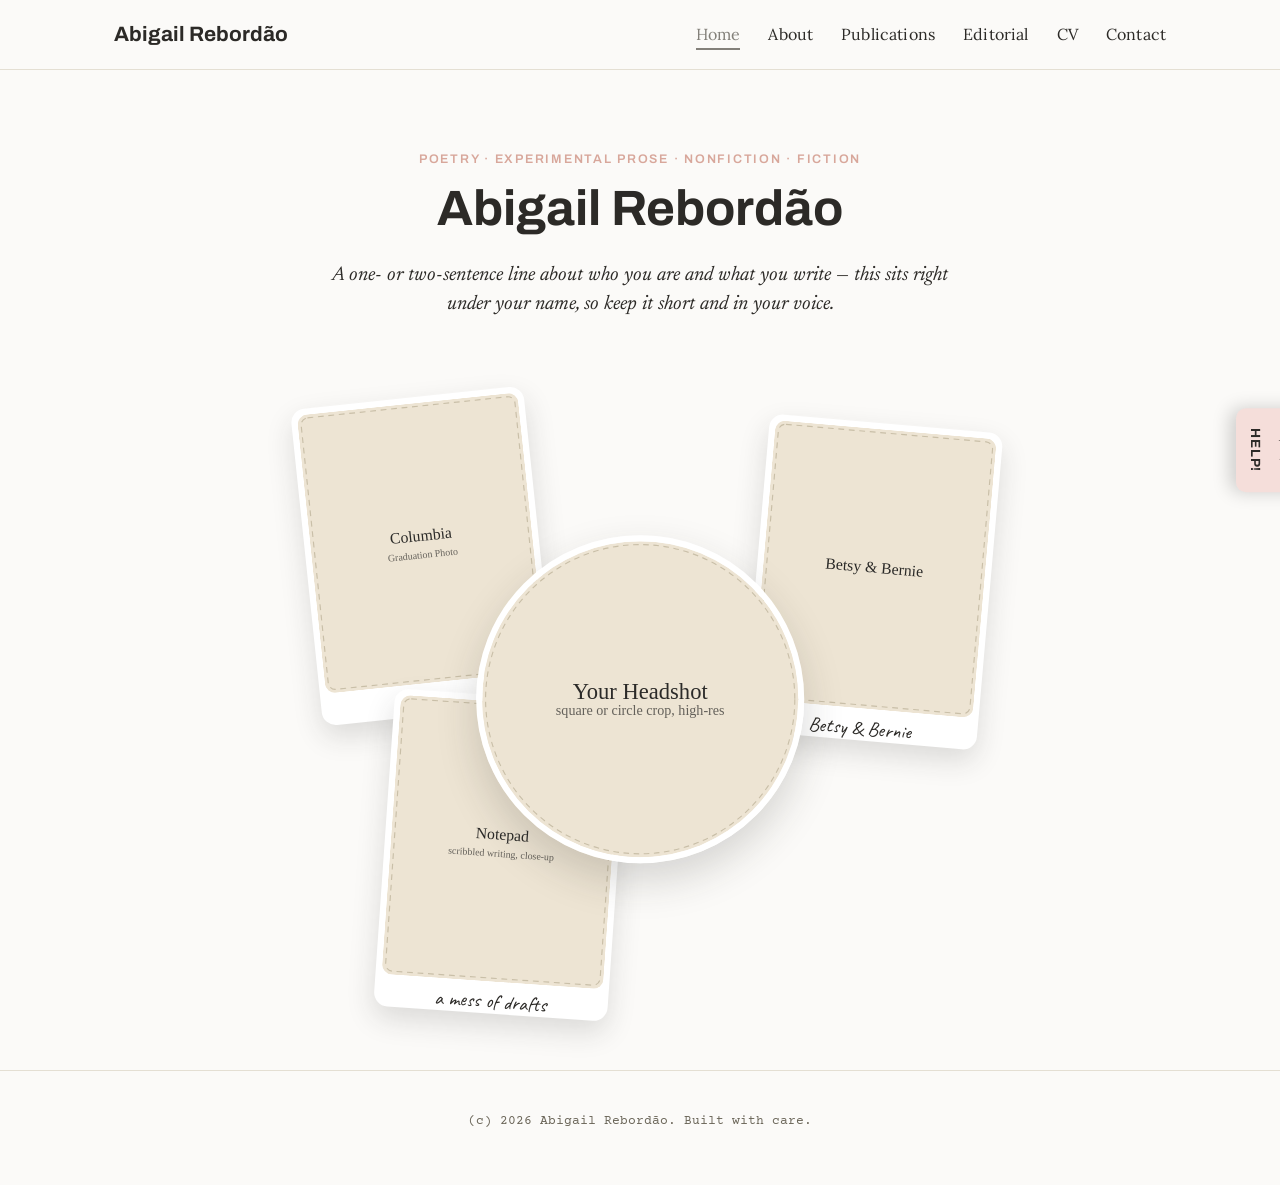
==== commit 9f30f416: "Add files via upload" ====
--- a/index.html
+++ b/index.html
@@ -42,42 +42,36 @@
         sits right under your name, so keep it short and in your voice.</p>
       </div>
 
-      <!-- ENVELOPE PHOTO LINEUP
-           Four envelopes — vertical, horizontal, upside-down, and opening
-           to the side — each with a photo peeking out. Replace each .svg
-           src below with your real photo file (jpg/png) once ready — see
-           INSTRUCTIONS.md "Swapping in your real photos." Edit the
-           <figcaption>-style text in .envelope__caption to relabel. -->
-      <div class="envelope-row">
-        <div class="envelope-wrap ew-1">
-          <div class="envelope envelope--rose envelope--top"></div>
-          <div class="envelope__photo ep-top">
-            <img src="images/home/headshot.svg" alt="Portrait of Abigail Rebordão">
-          </div>
-          <span class="envelope__caption">that's me</span>
+      <!-- PHOTO CLUSTER
+           Center = headshot. The three items around it = grad photo,
+           Betsy & Bernie, and the notepad writing photo. Replace each
+           .svg src below with your real photo file (jpg/png) once ready —
+           see INSTRUCTIONS.md "Swapping in your real photos." -->
+      <figure class="photo-cluster">
+        <div class="photo-cluster__center">
+          <img src="images/home/headshot.svg" alt="Portrait of Abigail Rebordão">
         </div>
-        <div class="envelope-wrap ew-2">
-          <div class="envelope envelope--charcoal envelope--top"></div>
-          <div class="envelope__photo ep-top">
+        <!-- Each caption below is handwritten-style (Caveat font) — edit
+             the text right in the HTML, no CSS changes needed. -->
+        <figure class="photo-cluster__item pc-1">
+          <div class="photo-frame">
             <img src="images/home/grad-photo.svg" alt="Graduating from Columbia">
           </div>
-          <span class="envelope__caption">grad day</span>
-        </div>
-        <div class="envelope-wrap ew-3">
-          <div class="envelope envelope--cream envelope--bottom"></div>
-          <div class="envelope__photo ep-bottom">
+          <figcaption>grad day</figcaption>
+        </figure>
+        <figure class="photo-cluster__item pc-2">
+          <div class="photo-frame">
             <img src="images/home/betsy-bernie.svg" alt="With Betsy and Bernie">
           </div>
-          <span class="envelope__caption">Betsy &amp; Bernie</span>
-        </div>
-        <div class="envelope-wrap ew-4">
-          <div class="envelope envelope--rose envelope--right"></div>
-          <div class="envelope__photo ep-right">
+          <figcaption>Betsy &amp; Bernie</figcaption>
+        </figure>
+        <figure class="photo-cluster__item pc-3">
+          <div class="photo-frame">
             <img src="images/home/notepad.svg" alt="Handwritten notes on a notepad">
           </div>
-          <span class="envelope__caption">a mess of drafts</span>
-        </div>
-      </div>
+          <figcaption>a mess of drafts</figcaption>
+        </figure>
+      </figure>
     </div>
   </section>
 
--- a/css/style.css
+++ b/css/style.css
@@ -8,45 +8,42 @@
 
 :root {
   /* ---- COLORS ---------------------------------------------------------
-     Charcoal + light rose + clean cream, pulled from your color palette
-     photo. Charcoal carries the "functional" elements (buttons, links,
-     nav state); rose carries the "soft/decorative" ones (eyebrows, help
-     tab, dividers) — the two interchange across the site the way you
-     asked. Swap any hex below to retune either color everywhere at once. */
-  --color-bg: #F7F2EA;          /* main page background — clean, chic cream */
-  --color-bg-alt: #EFE7D8;      /* secondary panels / cards */
+     Light gray + light pink + near-white. Lighter pass over the original
+     charcoal + rose + cream system — same roles, paler values. "Gray"
+     carries the "functional" elements (buttons, links, nav state); "pink"
+     carries the "soft/decorative" ones (eyebrows, help tab, dividers).
+     Swap any hex below to retune either color everywhere at once. */
+  --color-bg: #FBFAF8;          /* main page background — near white */
+  --color-bg-alt: #F3F1EC;      /* secondary panels / cards */
   --color-ink: #2C2A27;         /* primary text */
   --color-ink-soft: #6B6659;    /* secondary / muted text (footer, captions) */
-  --color-charcoal: #33312D;    /* charcoal accent — buttons, links, nav */
-  --color-charcoal-dark: #201F1C; /* hover state for charcoal */
-  --color-rose: #D8A79B;        /* light rose accent — eyebrows, help tab, dividers */
-  --color-rose-dark: #C68F82;   /* hover/deeper state for rose */
+  --color-charcoal: #83807A;    /* light gray accent — buttons, links, nav */
+  --color-charcoal-dark: #605D57; /* hover state for the gray accent */
+  --color-rose: #F5DEDA;        /* light light pink — help tab bg, dividers */
+  --color-rose-dark: #D8A79B;   /* readable mid-pink — eyebrow/label text */
   --color-accent: var(--color-charcoal);       /* default "functional" accent */
   --color-accent-dark: var(--color-charcoal-dark);
-  --color-line: #DCD2BF;        /* borders, dividers, dashed placeholder frames */
-  --color-white: #FFFDF9;
+  --color-line: #E4DFD3;        /* borders, dividers, dashed placeholder frames */
+  --color-white: #FFFFFF;
 
   /* ---- FONTS ------------------------------------------------------------
      Loaded from Google Fonts in each HTML file's <head>. Swap names here
      AND in every HTML file's <link> tag to change them — see
      INSTRUCTIONS.md.
-       - display/body (Archivo): nav name, section subheads, and regular
-         paragraph text — the clean structural sans that carries most of
-         the site.
+       - display/body (Archivo): nav name, every page's big H1 title,
+         section subheads, and regular paragraph text — the clean
+         structural sans that carries most of the site.
        - nav (Lora): the Home/About/Publications/... links in the top nav.
-       - title (Caveat): every page's big H1 title — handwritten/scribble,
-         kept fairly bold and a bit smaller than a typical H1.
        - accent (Newsreader italic): one emphasized line per page (the help
          tab message, page intro lines) — the flowing italic touch.
        - hand (Caveat): handwritten scribbles — photo captions, small
-         doodle-style labels. Same family as --font-title, used at smaller
-         sizes.
+         doodle-style labels, the "creative" label in the Publications
+         circle.
        - mono (Courier Prime): footer, CV dates, telegram/document-style
          text. */
   --font-display: 'Archivo', -apple-system, BlinkMacSystemFont, 'Segoe UI', sans-serif;
   --font-body: 'Archivo', -apple-system, BlinkMacSystemFont, 'Segoe UI', sans-serif;
   --font-nav: 'Lora', Georgia, serif;
-  --font-title: 'Caveat', cursive;
   --font-accent: 'Newsreader', Georgia, serif;
   --font-hand: 'Caveat', cursive;
   --font-mono: 'Courier Prime', 'Courier New', monospace;
@@ -86,9 +83,9 @@
    than a typical H1 so it reads as a personal signature rather than a
    corporate headline. */
 h1 {
-  font-family: var(--font-title);
+  font-family: var(--font-display);
   font-weight: 700;
-  font-size: clamp(2rem, 5vw, 3rem);
+  font-size: clamp(1.9rem, 4.5vw, 3.1rem);
 }
 h2 { font-size: clamp(1.6rem, 3.5vw, 2.4rem); }
 h3 { font-size: 1.25rem; }
@@ -136,7 +133,7 @@
   position: sticky;
   top: 0;
   z-index: 40;
-  background: rgba(247, 242, 234, 0.92);
+  background: rgba(251, 250, 248, 0.92);
   backdrop-filter: blur(6px);
   border-bottom: 1px solid var(--color-line);
 }
@@ -243,6 +240,11 @@
 }
 .btn:hover { background: var(--color-accent-dark); border-color: var(--color-accent-dark); text-decoration: none; color: var(--color-white); }
 
+/* Lighter gray needs dark text to stay readable — same button, just
+   readable ink instead of white. */
+.btn { color: var(--color-ink); }
+.btn:hover { color: var(--color-white); }
+
 .btn--outline {
   background: transparent;
   color: var(--color-ink);
@@ -271,85 +273,65 @@
   margin: 0 auto 48px;
 }
 
-/* ---- Envelope photo lineup ---------------------------------------------
-   A row of envelopes — some tall/vertical, some wide/horizontal, one
-   upside-down, one opening to the side — each with a photo peeking out
-   the flap. Colors alternate rose / charcoal / cream per envelope. */
-
-.envelope-row {
-  display: flex;
-  align-items: flex-end;
-  justify-content: center;
-  flex-wrap: wrap;
-  gap: 34px;
-  max-width: 900px;
-  margin: 20px auto 0;
-  padding: 70px 0 50px; /* room for photos peeking above + captions below */
-}
-
-.envelope-wrap {
+.photo-cluster {
   position: relative;
+  max-width: 780px;
+  margin: 0 auto;
+  aspect-ratio: 1 / 0.85;
+}
+
+.photo-cluster__center {
+  position: absolute;
+  left: 50%;
+  top: 50%;
+  transform: translate(-50%, -50%);
+  width: 42%;
+  border-radius: 50%;
+  overflow: hidden;
+  border: 6px solid var(--color-white);
+  box-shadow: 0 18px 40px rgba(43, 42, 40, 0.18);
+  z-index: 5;
+}
+
+.photo-cluster__item {
+  position: absolute;
+  width: 30%;
+  background: var(--color-white);
+  border-radius: var(--radius);
+  padding: 6px 6px 32px;
+  box-shadow: 0 12px 28px rgba(43, 42, 40, 0.15);
   transition: transform 0.25s ease;
 }
-.envelope-wrap:hover { transform: translateY(-6px); }
-
-.envelope {
-  position: absolute;
-  inset: 0;
-  box-shadow: 0 14px 30px rgba(43, 42, 40, 0.16);
-}
-
-.envelope--rose     { background: var(--color-rose); }
-.envelope--charcoal { background: var(--color-charcoal); }
-.envelope--cream    { background: var(--color-white); border: 1px solid var(--color-line); }
-
-/* Flap opens upward */
-.envelope--top { clip-path: polygon(0% 22%, 50% 0%, 100% 22%, 100% 100%, 0% 100%); }
-/* Flap opens downward (upside-down) */
-.envelope--bottom { clip-path: polygon(0% 0%, 100% 0%, 100% 78%, 50% 100%, 0% 78%); }
-/* Flap opens to the right (on its side) */
-.envelope--right { clip-path: polygon(0% 0%, 78% 0%, 100% 50%, 78% 100%, 0% 100%); }
-
-.envelope__photo {
-  position: absolute;
-  overflow: hidden;
-  border-radius: 8px;
-  border: 4px solid var(--color-white);
-  box-shadow: 0 10px 20px rgba(43, 42, 40, 0.24);
-  z-index: 2;
-}
-.envelope__photo img { display: block; width: 100%; }
-
-.ep-top    { left: 50%; top: -36%; width: 64%; transform: translateX(-50%) rotate(-4deg); }
-.ep-bottom { left: 50%; bottom: -36%; width: 64%; transform: translateX(-50%) rotate(3deg); }
-.ep-right  { top: 50%; right: -30%; width: 56%; transform: translateY(-50%) rotate(6deg); }
-
-.envelope__caption {
+.photo-cluster__item:hover { transform: translateY(-6px) scale(1.03); z-index: 6; }
+
+.photo-frame { border-radius: calc(var(--radius) - 5px); overflow: hidden; }
+.photo-frame img { display: block; width: 100%; }
+
+/* Handwritten Polaroid-style caption sitting in the white "mount" below
+   each photo — swap the text in the HTML, not here. */
+.photo-cluster__item figcaption {
   display: block;
   position: absolute;
-  left: 50%;
-  bottom: -38px;
-  transform: translateX(-50%) rotate(-2deg);
-  width: max-content;
-  max-width: 140px;
+  left: 0;
+  right: 0;
+  bottom: 2px;
   text-align: center;
-  line-height: 1.15;
   font-family: var(--font-hand);
-  font-size: 1.15rem;
-  color: var(--color-ink-soft);
-  z-index: 3;
-}
-
-/* Sizes + individual tilt per envelope */
-.ew-1 { width: 130px; height: 200px; }                        /* vertical, top flap */
-.ew-2 { width: 220px; height: 140px; transform: rotate(-4deg); margin-bottom: 18px; } /* horizontal, top flap */
-.ew-3 { width: 170px; height: 190px; transform: rotate(3deg); }  /* upside-down */
-.ew-4 { width: 210px; height: 150px; transform: rotate(-6deg); margin-bottom: 10px; } /* opens to the side */
+  font-size: 1.25rem;
+  color: var(--color-ink);
+  line-height: 1;
+}
+
+.photo-cluster__center figcaption { display: none; }
+
+.pc-1 { top: 2%;  left: 2%;  transform: rotate(-6deg); }
+.pc-2 { top: 6%;  right: 0%; transform: rotate(5deg); }
+.pc-3 { bottom: 0%; left: 12%; transform: rotate(4deg); }
 
 @media (max-width: 720px) {
-  .envelope-row { gap: 50px 28px; padding-top: 50px; }
-  .ew-1, .ew-2, .ew-3, .ew-4 { transform: none; margin-bottom: 0; }
-  .envelope-wrap:hover { transform: none; }
+  .photo-cluster { aspect-ratio: auto; display: grid; grid-template-columns: 1fr 1fr; gap: 16px; }
+  .photo-cluster__center { position: static; width: 60%; margin: 0 auto 16px; grid-column: 1 / -1; transform: none; }
+  .photo-cluster__item { position: relative; width: 100%; transform: none !important; }
 }
 
 /* ---- Help tab ---- */
@@ -514,38 +496,13 @@
    PUBLICATIONS PAGE
    ========================================================================= */
 
-/* Film-reel disc: a solid cream disc (.pub-orbit) with a rotating
-   sprocket-tab ring (.pub-orbit__reel) behind it. Logos sit on top and
-   stay still/upright/clickable — only the ring spins. */
 .pub-orbit {
   position: relative;
   max-width: 620px;
   aspect-ratio: 1;
   margin: 0 auto;
   border-radius: 50%;
-  background: var(--color-white);
-  border: 6px solid var(--color-bg-alt);
-  box-shadow: 0 20px 44px rgba(43, 42, 40, 0.16);
-}
-
-.pub-orbit__reel {
-  position: absolute;
-  inset: 10px;
-  border-radius: 50%;
-  background: repeating-conic-gradient(
-    var(--color-rose) 0deg 5deg,
-    transparent 5deg 24deg,
-    var(--color-charcoal) 24deg 29deg,
-    transparent 29deg 48deg
-  );
-  -webkit-mask: radial-gradient(circle, transparent 62%, #000 63%, #000 72%, transparent 73%);
-          mask: radial-gradient(circle, transparent 62%, #000 63%, #000 72%, transparent 73%);
-  animation: pub-reel-spin 50s linear infinite;
-}
-
-@keyframes pub-reel-spin {
-  from { transform: rotate(0deg); }
-  to { transform: rotate(360deg); }
+  border: 1px dashed var(--color-line);
 }
 
 .pub-orbit__center {
@@ -562,9 +519,9 @@
 
 .pub-logo {
   position: absolute;
-  width: 92px;
-  height: 92px;
-  border-radius: 14px;
+  width: 96px;
+  height: 96px;
+  border-radius: 50%;
   overflow: hidden;
   background: var(--color-white);
   box-shadow: 0 10px 24px rgba(43,42,40,0.16);
@@ -595,7 +552,7 @@
   border-radius: var(--radius);
   border: 1px solid var(--color-line);
 }
-.pub-card img { width: 72px; height: 72px; margin: 0 auto 12px; border-radius: 10px; }
+.pub-card img { width: 72px; height: 72px; margin: 0 auto 12px; border-radius: 50%; }
 .pub-card:hover { text-decoration: none; border-color: var(--color-rose-dark); }
 .pub-card span { display: block; color: var(--color-ink); font-weight: 600; font-size: 0.9rem; }
 
@@ -617,7 +574,7 @@
   color: var(--color-ink);
 }
 .pub-list a:hover { border-color: var(--color-rose-dark); text-decoration: none; }
-.pub-list img { width: 40px; height: 40px; border-radius: 8px; flex-shrink: 0; }
+.pub-list img { width: 40px; height: 40px; border-radius: 50%; flex-shrink: 0; }
 
 /* =========================================================================
    EDITORIAL PAGE
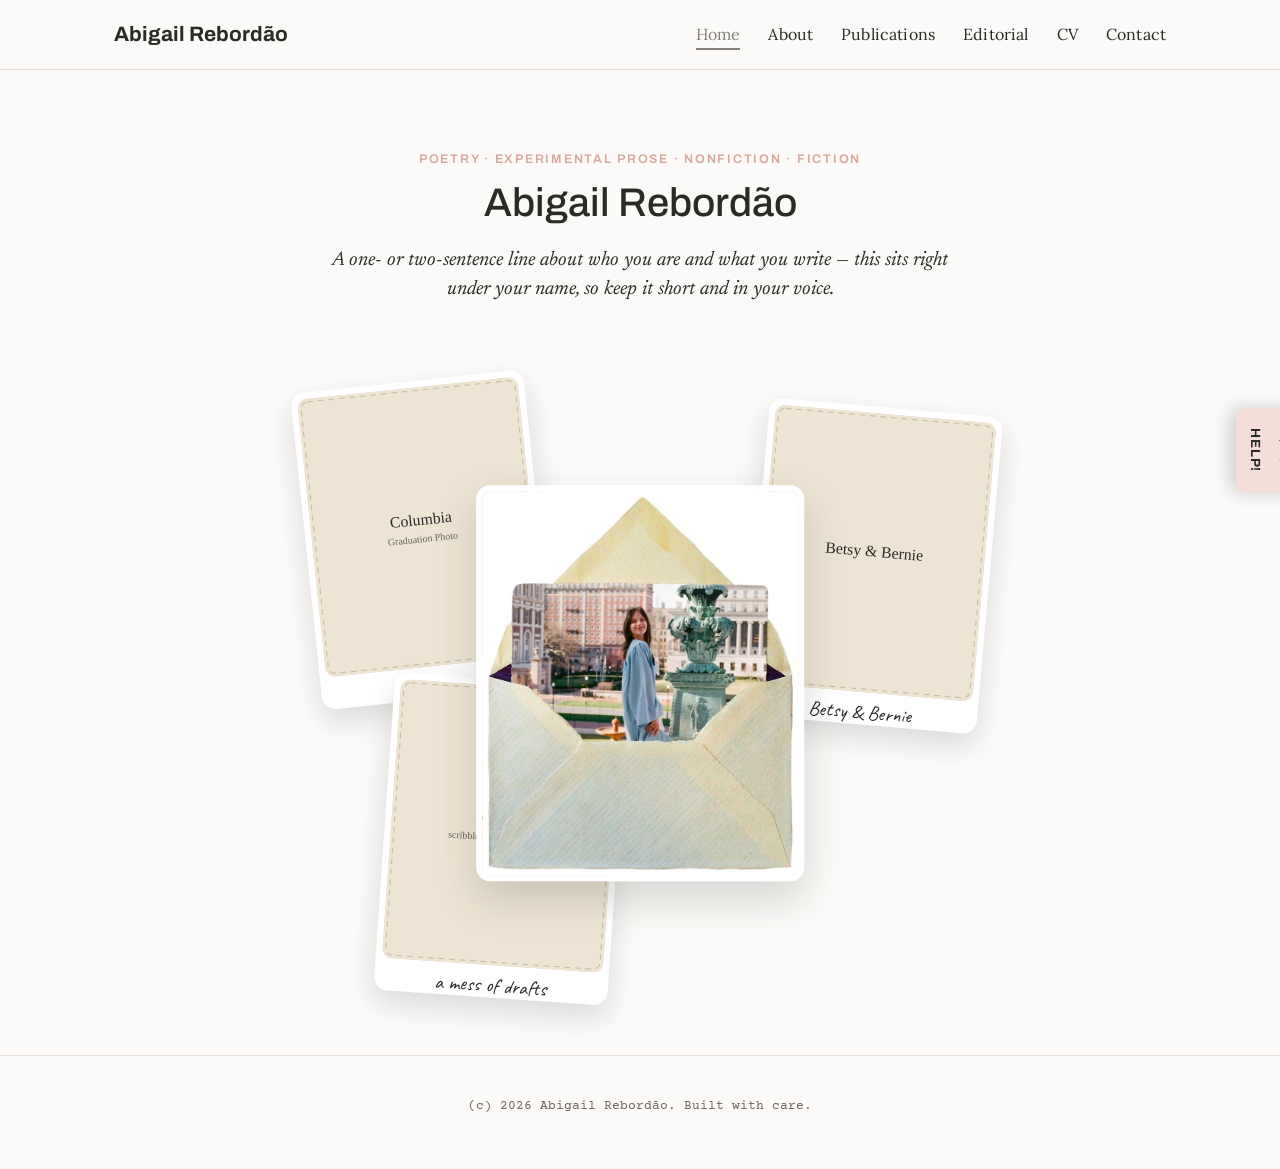
==== commit 3538bd93: "Add files via upload" ====
--- a/index.html
+++ b/index.html
@@ -43,13 +43,15 @@
       </div>
 
       <!-- PHOTO CLUSTER
-           Center = headshot. The three items around it = grad photo,
-           Betsy & Bernie, and the notepad writing photo. Replace each
-           .svg src below with your real photo file (jpg/png) once ready —
-           see INSTRUCTIONS.md "Swapping in your real photos." -->
+           Center = main photo. The three items around it = grad photo,
+           Betsy & Bernie, and the notepad writing photo. The center photo
+           sits on top by default; hover any of the three side photos and
+           it lifts above the center one. Replace any src below with a new
+           photo file any time — see INSTRUCTIONS.md "Swapping in your
+           real photos." -->
       <figure class="photo-cluster">
         <div class="photo-cluster__center">
-          <img src="images/home/headshot.svg" alt="Portrait of Abigail Rebordão">
+          <img src="images/home/main-photo.jpg" alt="Abigail Rebordão on Columbia's campus">
         </div>
         <!-- Each caption below is handwritten-style (Caveat font) — edit
              the text right in the HTML, no CSS changes needed. -->
--- a/css/style.css
+++ b/css/style.css
@@ -79,13 +79,12 @@
 
 h2, h3 { font-family: var(--font-display); }
 
-/* Page titles — handwritten/scribble, bold, and intentionally smaller
-   than a typical H1 so it reads as a personal signature rather than a
-   corporate headline. */
+/* Page titles — structural font (Archivo), medium weight (not bold),
+   sized smaller so it reads as understated rather than a headline. */
 h1 {
   font-family: var(--font-display);
-  font-weight: 700;
-  font-size: clamp(1.9rem, 4.5vw, 3.1rem);
+  font-weight: 500;
+  font-size: clamp(1.5rem, 3.6vw, 2.5rem);
 }
 h2 { font-size: clamp(1.6rem, 3.5vw, 2.4rem); }
 h3 { font-size: 1.25rem; }
@@ -286,12 +285,13 @@
   top: 50%;
   transform: translate(-50%, -50%);
   width: 42%;
-  border-radius: 50%;
+  border-radius: var(--radius);
   overflow: hidden;
   border: 6px solid var(--color-white);
   box-shadow: 0 18px 40px rgba(43, 42, 40, 0.18);
   z-index: 5;
 }
+.photo-cluster__center img { display: block; width: 100%; }
 
 .photo-cluster__item {
   position: absolute;
@@ -387,78 +387,40 @@
    ABOUT PAGE
    ========================================================================= */
 
-/* Telegram — replaces the old ticket graphic. Typewriter/document styling
-   (Courier Prime) on a cream card, per your telegram reference photo. */
-.telegram {
-  background: var(--color-white);
-  border: 2px solid var(--color-charcoal);
-  border-radius: 4px;
-  max-width: 520px;
-  padding: 26px 30px 30px;
-  box-shadow: 0 14px 32px rgba(43, 42, 40, 0.16);
-  transform: rotate(-1deg);
-}
-
-.telegram__header {
-  display: flex;
-  justify-content: space-between;
-  align-items: baseline;
-  gap: 12px;
-  border-bottom: 3px double var(--color-charcoal);
-  padding-bottom: 10px;
-  margin-bottom: 18px;
-}
-
-.telegram__title {
-  font-family: var(--font-display);
-  font-weight: 700;
-  font-size: 1.5rem;
-  letter-spacing: 0.08em;
-  text-transform: uppercase;
-  color: var(--color-charcoal);
-}
-
-.telegram__tag {
-  font-family: var(--font-mono);
-  font-size: 0.68rem;
-  letter-spacing: 0.06em;
-  text-transform: uppercase;
-  color: var(--color-rose-dark);
-  white-space: nowrap;
-}
-
-.telegram__field {
-  display: flex;
-  gap: 10px;
-  font-family: var(--font-mono);
-  font-size: 0.85rem;
-  padding: 8px 0;
-  border-bottom: 1px dashed var(--color-line);
-}
-
-.telegram__label {
-  font-weight: 700;
-  color: var(--color-charcoal);
-  text-transform: uppercase;
-  white-space: nowrap;
-}
-
-.telegram__value { color: var(--color-ink); text-transform: uppercase; }
-
-.telegram__message {
-  margin: 16px 0 0;
-  padding-top: 14px;
-  border-top: 1px dashed var(--color-line);
-  font-family: var(--font-mono);
-  font-size: 0.85rem;
-  line-height: 1.75;
-  text-transform: uppercase;
-  color: var(--color-ink);
-}
-
-@media (max-width: 480px) {
-  .telegram { padding: 20px 20px 24px; }
-  .telegram__header { flex-direction: column; align-items: flex-start; gap: 4px; }
+/* Photo + bio, side by side — the photo sits slanted on the left, the bio
+   text sits to its right. Swap the image in the HTML any time; this frame
+   (rotation, border, shadow) applies automatically. */
+.about-intro {
+  display: flex;
+  align-items: center;
+  gap: 56px;
+}
+
+.about-intro__photo {
+  flex: 0 0 38%;
+  max-width: 340px;
+}
+
+.about-intro__photo img {
+  display: block;
+  width: 100%;
+  border-radius: calc(var(--radius) - 4px);
+  border: 6px solid var(--color-white);
+  box-shadow: 0 18px 40px rgba(43, 42, 40, 0.18);
+  transform: rotate(-4deg);
+}
+
+.about-intro__bio {
+  flex: 1 1 auto;
+  min-width: 0;
+}
+
+.about-intro__bio h2 { margin-top: 0.2em; }
+
+@media (max-width: 720px) {
+  .about-intro { flex-direction: column; gap: 28px; }
+  .about-intro__photo { flex-basis: auto; max-width: 260px; margin: 0 auto; }
+  .about-intro__photo img { transform: rotate(-3deg); }
 }
 
 .video-embed {
@@ -474,6 +436,13 @@
   height: 100%;
   border: 0;
   display: block;
+}
+.video-embed video {
+  width: 100%;
+  height: 100%;
+  display: block;
+  object-fit: contain;
+  background: var(--color-ink);
 }
 
 .socials {
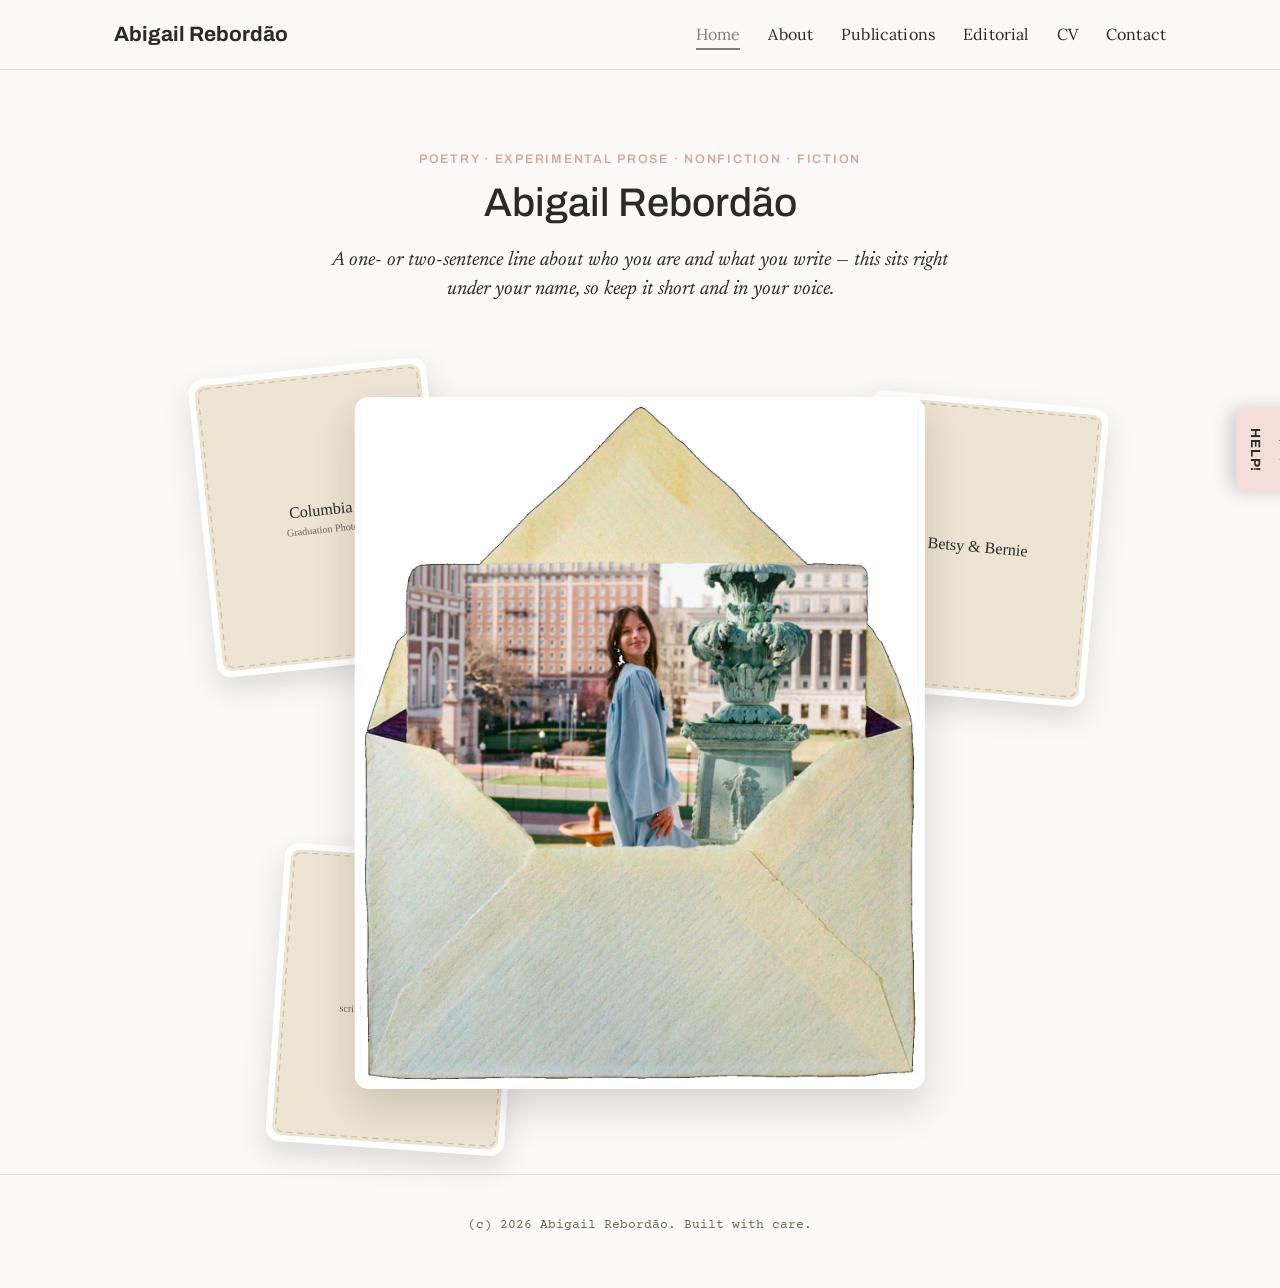
==== commit 3111c176: "Add files via upload" ====
--- a/index.html
+++ b/index.html
@@ -53,25 +53,20 @@
         <div class="photo-cluster__center">
           <img src="images/home/main-photo.jpg" alt="Abigail Rebordão on Columbia's campus">
         </div>
-        <!-- Each caption below is handwritten-style (Caveat font) — edit
-             the text right in the HTML, no CSS changes needed. -->
         <figure class="photo-cluster__item pc-1">
           <div class="photo-frame">
             <img src="images/home/grad-photo.svg" alt="Graduating from Columbia">
           </div>
-          <figcaption>grad day</figcaption>
         </figure>
         <figure class="photo-cluster__item pc-2">
           <div class="photo-frame">
             <img src="images/home/betsy-bernie.svg" alt="With Betsy and Bernie">
           </div>
-          <figcaption>Betsy &amp; Bernie</figcaption>
         </figure>
         <figure class="photo-cluster__item pc-3">
           <div class="photo-frame">
             <img src="images/home/notepad.svg" alt="Handwritten notes on a notepad">
           </div>
-          <figcaption>a mess of drafts</figcaption>
         </figure>
       </figure>
     </div>
--- a/css/style.css
+++ b/css/style.css
@@ -274,7 +274,7 @@
 
 .photo-cluster {
   position: relative;
-  max-width: 780px;
+  max-width: 920px;
   margin: 0 auto;
   aspect-ratio: 1 / 0.85;
 }
@@ -284,7 +284,7 @@
   left: 50%;
   top: 50%;
   transform: translate(-50%, -50%);
-  width: 42%;
+  width: 62%;
   border-radius: var(--radius);
   overflow: hidden;
   border: 6px solid var(--color-white);
@@ -295,10 +295,10 @@
 
 .photo-cluster__item {
   position: absolute;
-  width: 30%;
+  width: 26%;
   background: var(--color-white);
   border-radius: var(--radius);
-  padding: 6px 6px 32px;
+  padding: 6px;
   box-shadow: 0 12px 28px rgba(43, 42, 40, 0.15);
   transition: transform 0.25s ease;
 }
@@ -307,30 +307,13 @@
 .photo-frame { border-radius: calc(var(--radius) - 5px); overflow: hidden; }
 .photo-frame img { display: block; width: 100%; }
 
-/* Handwritten Polaroid-style caption sitting in the white "mount" below
-   each photo — swap the text in the HTML, not here. */
-.photo-cluster__item figcaption {
-  display: block;
-  position: absolute;
-  left: 0;
-  right: 0;
-  bottom: 2px;
-  text-align: center;
-  font-family: var(--font-hand);
-  font-size: 1.25rem;
-  color: var(--color-ink);
-  line-height: 1;
-}
-
-.photo-cluster__center figcaption { display: none; }
-
-.pc-1 { top: 2%;  left: 2%;  transform: rotate(-6deg); }
-.pc-2 { top: 6%;  right: 0%; transform: rotate(5deg); }
-.pc-3 { bottom: 0%; left: 12%; transform: rotate(4deg); }
+.pc-1 { top: 0%;   left: -2%; transform: rotate(-6deg); }
+.pc-2 { top: 4%;   right: -4%; transform: rotate(5deg); }
+.pc-3 { bottom: -4%; left: 6%;  transform: rotate(4deg); }
 
 @media (max-width: 720px) {
   .photo-cluster { aspect-ratio: auto; display: grid; grid-template-columns: 1fr 1fr; gap: 16px; }
-  .photo-cluster__center { position: static; width: 60%; margin: 0 auto 16px; grid-column: 1 / -1; transform: none; }
+  .photo-cluster__center { position: static; width: 80%; margin: 0 auto 16px; grid-column: 1 / -1; transform: none; }
   .photo-cluster__item { position: relative; width: 100%; transform: none !important; }
 }
 
@@ -404,9 +387,8 @@
 .about-intro__photo img {
   display: block;
   width: 100%;
-  border-radius: calc(var(--radius) - 4px);
-  border: 6px solid var(--color-white);
-  box-shadow: 0 18px 40px rgba(43, 42, 40, 0.18);
+  display: block;
+  border-radius: var(--radius);
   transform: rotate(-4deg);
 }
 
@@ -423,10 +405,25 @@
   .about-intro__photo img { transform: rotate(-3deg); }
 }
 
+/* Watch + Elsewhere, side by side — video on the left, Substack/Socials
+   on the right. */
+.about-watch {
+  display: flex;
+  align-items: flex-start;
+  gap: 48px;
+}
+
+.about-watch__video { flex: 1 1 60%; min-width: 0; }
+.about-watch__elsewhere { flex: 1 1 34%; min-width: 0; padding-top: 2.6em; }
+
+@media (max-width: 720px) {
+  .about-watch { flex-direction: column; gap: 28px; }
+}
+
 .video-embed {
   position: relative;
   width: 100%;
-  aspect-ratio: 16 / 9;
+  aspect-ratio: 4 / 3;
   border-radius: var(--radius);
   overflow: hidden;
   background: var(--color-ink);
@@ -441,7 +438,7 @@
   width: 100%;
   height: 100%;
   display: block;
-  object-fit: contain;
+  object-fit: cover;
   background: var(--color-ink);
 }
 
@@ -460,6 +457,8 @@
   font-size: 0.9rem;
 }
 .socials a:hover { border-color: var(--color-rose-dark); color: var(--color-rose-dark); text-decoration: none; }
+
+.socials--small a { padding: 6px 14px; font-size: 0.78rem; }
 
 /* =========================================================================
    PUBLICATIONS PAGE
@@ -474,22 +473,10 @@
   border: 1px dashed var(--color-line);
 }
 
-.pub-orbit__center {
-  position: absolute;
-  left: 50%;
-  top: 50%;
-  transform: translate(-50%, -50%) rotate(-3deg);
-  text-align: center;
-  max-width: 200px;
-  font-family: var(--font-hand);
-  font-size: 1.6rem;
-  color: var(--color-rose-dark);
-}
-
 .pub-logo {
   position: absolute;
-  width: 96px;
-  height: 96px;
+  width: 112px;
+  height: 112px;
   border-radius: 50%;
   overflow: hidden;
   background: var(--color-white);
@@ -550,9 +537,18 @@
    ========================================================================= */
 
 .editorial-hero {
+  max-width: 760px;
+  aspect-ratio: 4 / 3;
+  margin: 0 auto 48px;
   border-radius: var(--radius);
   overflow: hidden;
-  margin-bottom: 48px;
+}
+.editorial-hero img {
+  width: 100%;
+  height: 100%;
+  object-fit: cover;
+  display: block;
+  border-radius: inherit;
 }
 
 .editorial-list {
@@ -616,7 +612,7 @@
 @media (max-width: 820px) { .contact-grid { grid-template-columns: 1fr; } }
 
 .photobooth {
-  max-width: 320px;
+  max-width: 440px;
   margin: 0 auto;
   border: 10px solid var(--color-white);
   border-bottom-width: 30px;
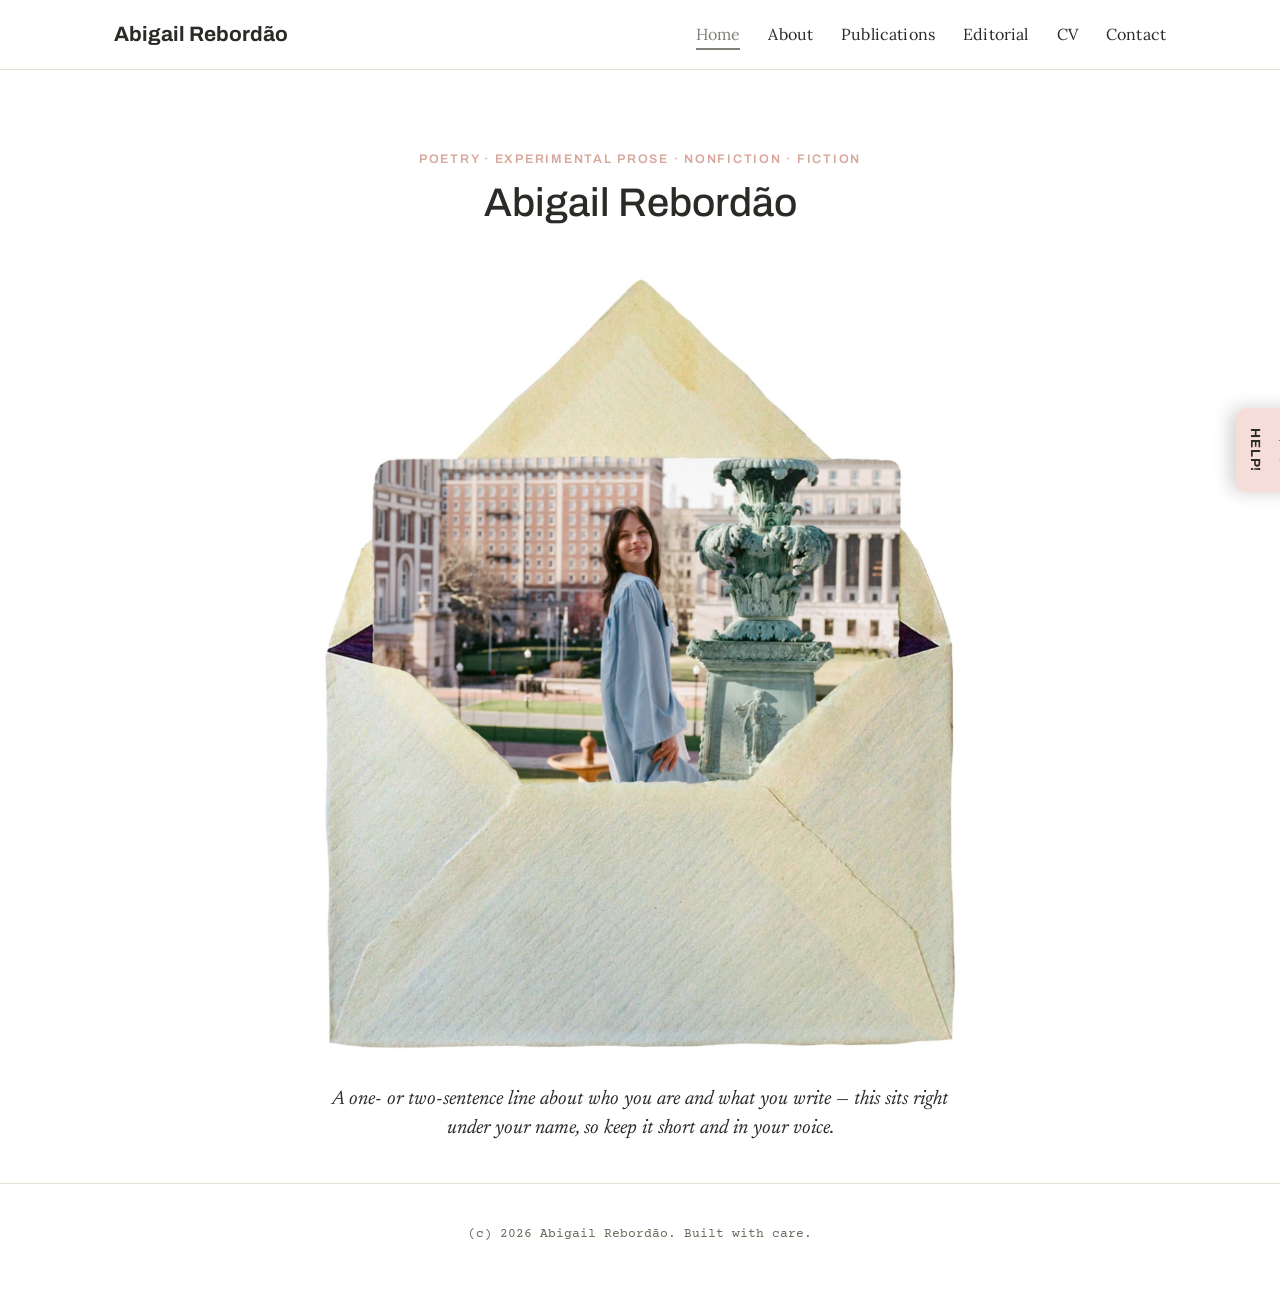
==== commit cea8e584: "Add files via upload" ====
--- a/index.html
+++ b/index.html
@@ -38,37 +38,21 @@
       <div class="hero__intro">
         <span class="eyebrow">Poetry · Experimental Prose · Nonfiction · Fiction</span>
         <h1>Abigail Rebordão</h1>
-        <p class="lede">A one- or two-sentence line about who you are and what you write — this
-        sits right under your name, so keep it short and in your voice.</p>
       </div>
 
-      <!-- PHOTO CLUSTER
-           Center = main photo. The three items around it = grad photo,
-           Betsy & Bernie, and the notepad writing photo. The center photo
-           sits on top by default; hover any of the three side photos and
-           it lifts above the center one. Replace any src below with a new
-           photo file any time — see INSTRUCTIONS.md "Swapping in your
-           real photos." -->
+      <!-- Single main photo, no frame — the image's own white background
+           matches the page background exactly, so swap in a new photo
+           any time as long as it's shot/exported on a plain white
+           background to keep that seamless look. See INSTRUCTIONS.md
+           "Swapping in your real photos." -->
       <figure class="photo-cluster">
         <div class="photo-cluster__center">
           <img src="images/home/main-photo.jpg" alt="Abigail Rebordão on Columbia's campus">
         </div>
-        <figure class="photo-cluster__item pc-1">
-          <div class="photo-frame">
-            <img src="images/home/grad-photo.svg" alt="Graduating from Columbia">
-          </div>
-        </figure>
-        <figure class="photo-cluster__item pc-2">
-          <div class="photo-frame">
-            <img src="images/home/betsy-bernie.svg" alt="With Betsy and Bernie">
-          </div>
-        </figure>
-        <figure class="photo-cluster__item pc-3">
-          <div class="photo-frame">
-            <img src="images/home/notepad.svg" alt="Handwritten notes on a notepad">
-          </div>
-        </figure>
       </figure>
+
+      <p class="lede lede--below">A one- or two-sentence line about who you are and what you write — this
+      sits right under your name, so keep it short and in your voice.</p>
     </div>
   </section>
 
--- a/css/style.css
+++ b/css/style.css
@@ -13,8 +13,8 @@
      carries the "functional" elements (buttons, links, nav state); "pink"
      carries the "soft/decorative" ones (eyebrows, help tab, dividers).
      Swap any hex below to retune either color everywhere at once. */
-  --color-bg: #FBFAF8;          /* main page background — near white */
-  --color-bg-alt: #F3F1EC;      /* secondary panels / cards */
+  --color-bg: #FFFFFF;          /* main page background — pure white, matches photo backgrounds */
+  --color-bg-alt: #FFFFFF;      /* secondary panels / cards — same white, kept as its own variable in case you want to split them again later */
   --color-ink: #2C2A27;         /* primary text */
   --color-ink-soft: #6B6659;    /* secondary / muted text (footer, captions) */
   --color-charcoal: #83807A;    /* light gray accent — buttons, links, nav */
@@ -132,7 +132,7 @@
   position: sticky;
   top: 0;
   z-index: 40;
-  background: rgba(251, 250, 248, 0.92);
+  background: rgba(255, 255, 255, 0.92);
   backdrop-filter: blur(6px);
   border-bottom: 1px solid var(--color-line);
 }
@@ -272,50 +272,22 @@
   margin: 0 auto 48px;
 }
 
+/* Single main photo, no frame at all — border-radius only, no border or
+   shadow, so the image's white background reads as part of the page
+   rather than a "placed" object. */
 .photo-cluster {
-  position: relative;
-  max-width: 920px;
+  max-width: 640px;
   margin: 0 auto;
-  aspect-ratio: 1 / 0.85;
 }
 
 .photo-cluster__center {
-  position: absolute;
-  left: 50%;
-  top: 50%;
-  transform: translate(-50%, -50%);
-  width: 62%;
   border-radius: var(--radius);
   overflow: hidden;
-  border: 6px solid var(--color-white);
-  box-shadow: 0 18px 40px rgba(43, 42, 40, 0.18);
-  z-index: 5;
 }
 .photo-cluster__center img { display: block; width: 100%; }
 
-.photo-cluster__item {
-  position: absolute;
-  width: 26%;
-  background: var(--color-white);
-  border-radius: var(--radius);
-  padding: 6px;
-  box-shadow: 0 12px 28px rgba(43, 42, 40, 0.15);
-  transition: transform 0.25s ease;
-}
-.photo-cluster__item:hover { transform: translateY(-6px) scale(1.03); z-index: 6; }
-
-.photo-frame { border-radius: calc(var(--radius) - 5px); overflow: hidden; }
-.photo-frame img { display: block; width: 100%; }
-
-.pc-1 { top: 0%;   left: -2%; transform: rotate(-6deg); }
-.pc-2 { top: 4%;   right: -4%; transform: rotate(5deg); }
-.pc-3 { bottom: -4%; left: 6%;  transform: rotate(4deg); }
-
-@media (max-width: 720px) {
-  .photo-cluster { aspect-ratio: auto; display: grid; grid-template-columns: 1fr 1fr; gap: 16px; }
-  .photo-cluster__center { position: static; width: 80%; margin: 0 auto 16px; grid-column: 1 / -1; transform: none; }
-  .photo-cluster__item { position: relative; width: 100%; transform: none !important; }
-}
+/* The lede line, moved below the photo instead of under the H1. */
+.lede--below { max-width: 640px; margin: 32px auto 0; }
 
 /* ---- Help tab ---- */
 
@@ -380,14 +352,13 @@
 }
 
 .about-intro__photo {
-  flex: 0 0 38%;
-  max-width: 340px;
+  flex: 0 0 40%;
+  max-width: 380px;
 }
 
 .about-intro__photo img {
   display: block;
   width: 100%;
-  display: block;
   border-radius: var(--radius);
   transform: rotate(-4deg);
 }
@@ -415,6 +386,7 @@
 
 .about-watch__video { flex: 1 1 60%; min-width: 0; }
 .about-watch__elsewhere { flex: 1 1 34%; min-width: 0; padding-top: 2.6em; }
+.about-watch__elsewhere h2 { font-size: 1.5rem; }
 
 @media (max-width: 720px) {
   .about-watch { flex-direction: column; gap: 28px; }
@@ -458,7 +430,7 @@
 }
 .socials a:hover { border-color: var(--color-rose-dark); color: var(--color-rose-dark); text-decoration: none; }
 
-.socials--small a { padding: 6px 14px; font-size: 0.78rem; }
+.socials--small a { padding: 7px 15px; font-size: 0.8rem; }
 
 /* =========================================================================
    PUBLICATIONS PAGE
@@ -614,11 +586,8 @@
 .photobooth {
   max-width: 440px;
   margin: 0 auto;
-  border: 10px solid var(--color-white);
-  border-bottom-width: 30px;
-  box-shadow: 0 16px 36px rgba(43,42,40,0.2);
-  transform: rotate(2deg);
-}
+}
+.photobooth img { display: block; width: 100%; }
 
 .contact-form {
   display: grid;
@@ -637,8 +606,8 @@
 }
 .contact-form textarea { min-height: 120px; resize: vertical; }
 
-/* The "Email: ..." line — a serif touch distinct from the plain body text,
-   with "Email" staying bold via the <strong> tag in the HTML. */
+/* The bold line under the lede — a serif touch distinct from the plain
+   body text, bold via the <strong> tag in the HTML. */
 .email-line {
   font-family: var(--font-accent);
   font-size: 1.05rem;
